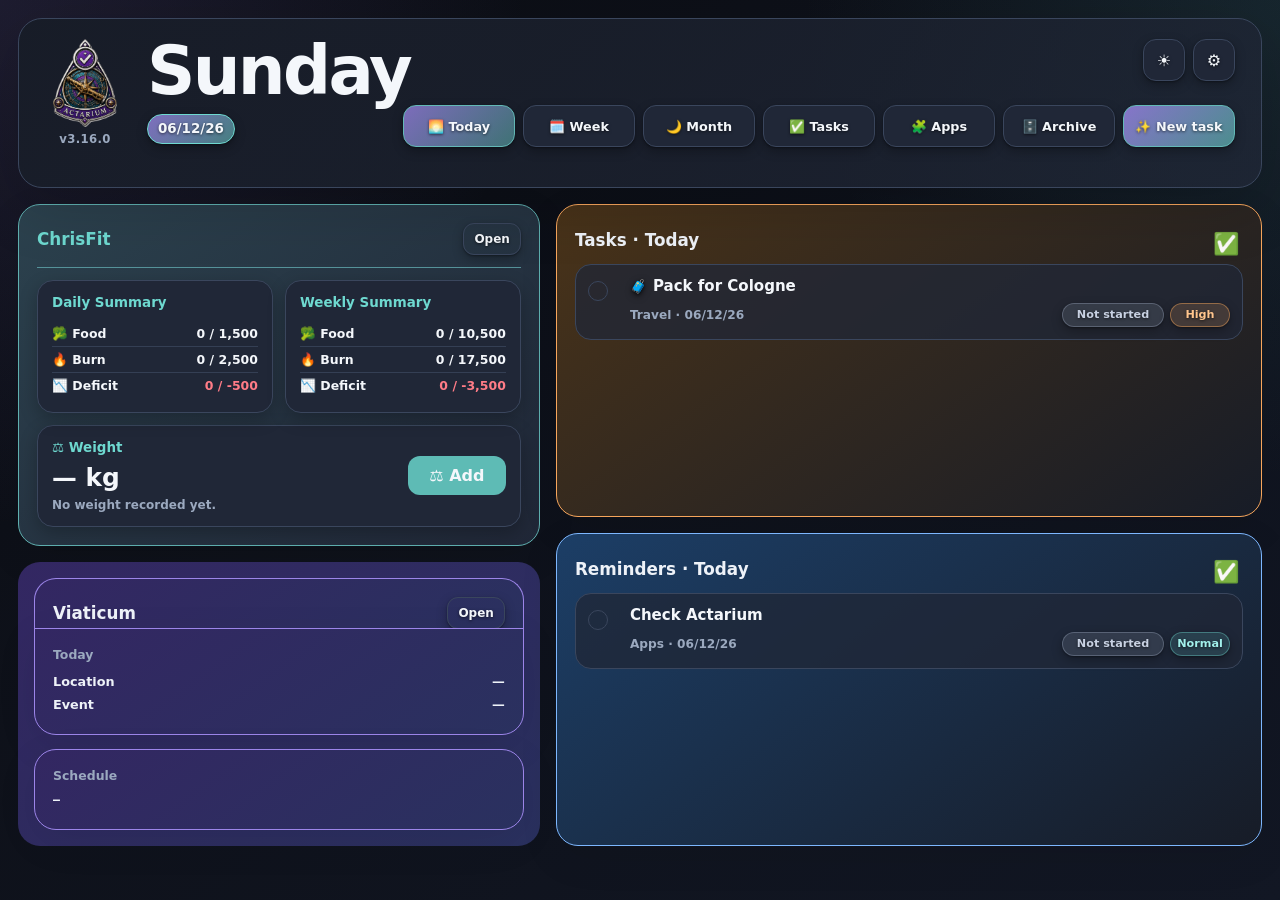
==== index.html @ f859e310 "Load Task Mode and Quick Add" ====
<!DOCTYPE html>
<html lang="en">
<head>
  <meta charset="UTF-8" />
  <meta name="viewport" content="width=device-width, initial-scale=1.0, viewport-fit=cover" />
  <meta name="theme-color" content="#0b0d13" />
  <title>Actarium</title>
  <link rel="icon" type="image/png" href="icon.png" />
  <link rel="stylesheet" href="styles.css" />
  <link rel="stylesheet" href="css/reminder-alarms.css" />
  <link rel="stylesheet" href="css/app-v3-14.css" />
  <link rel="stylesheet" href="css/v3-14-colors.css?v=3.16.6" />
  <link rel="stylesheet" href="css/apps-panel.css?v=3.16.9" />
  <link rel="stylesheet" href="css/chrisfit-card.css?v=1.0.0" />
  <link rel="stylesheet" href="css/viaticum-card.css?v=1.1.2" />
  <link rel="stylesheet" href="css/shopping-list.css?v=3.16.0" />
  <link rel="stylesheet" href="css/task-mode.css?v=1.0.0" />
</head>
<body>
  <div id="app"></div>
  <script>
    window.ACTARIUM_API = 'https://script.google.com/macros/s/AKfycbzC47dw83euJ_T45zh0LQmtAivEHK7G_V5aHTYLYw2VhnMDAAVK0UFCF3tv5nsWM74q/exec';
    window.ACTARIUM_REMINDER_API = window.ACTARIUM_API;
  </script>
  <script type="module" src="js/app.js?v=3.16.10"></script>
  <script type="module" src="js/task-mode.js?v=1.0.0"></script>
  <script type="module" src="js/chrisfit-card.js?v=1.0.1"></script>
  <script type="module" src="js/viaticum-card.js?v=1.0.4"></script>
  <script src="js/shopping-list.js?v=3.16.0"></script>
</body>
</html>
---- styles.css ----
:root{color-scheme:dark;--bg:#0b0d13;--bg2:#121724;--card:#202737;--soft:#2a3346;--field:#161b27;--line:rgba(238,242,248,.17);--text:#eef2f8;--muted:#b8c3d5;--teal:#5cc8c6;--purple:#8a74d6;--pink:#d66a9a;--blue:#6fa9e8;--shadow:0 22px 65px rgba(0,0,0,.35);font-family:Inter,ui-sans-serif,system-ui,-apple-system,BlinkMacSystemFont,"Segoe UI",Arial,sans-serif}:root[data-theme="light"]{color-scheme:light;--bg:#e2e9f1;--bg2:#eef2f8;--card:#fff;--soft:#f4f7fb;--field:#edf1f8;--line:rgba(36,53,86,.17);--text:#17172b;--muted:#465b78;--shadow:0 20px 54px rgba(36,53,86,.16)}*{box-sizing:border-box}html,body{min-height:100%;margin:0}body{color:var(--text);background:radial-gradient(circle at 0 0,rgba(138,116,214,.15),transparent 33rem),radial-gradient(circle at 100% 0,rgba(92,200,198,.11),transparent 30rem),linear-gradient(145deg,var(--bg),var(--bg2));font-weight:650}button,input,select,textarea{font:inherit}button{cursor:pointer}a{color:inherit}.shell{width:min(1180px,100%);margin:0 auto;padding:14px 16px 40px}.top{position:sticky;top:0;z-index:40;padding-top:2px}.day-card{position:relative;border:1px solid color-mix(in srgb,var(--teal) 60%,var(--line));border-radius:28px;padding:14px 18px 16px;background:radial-gradient(circle at 0 0,rgba(138,116,214,.15),transparent 24rem),radial-gradient(circle at 100% 0,rgba(92,200,198,.1),transparent 28rem),linear-gradient(145deg,color-mix(in srgb,var(--card) 92%,#10131a),var(--card));box-shadow:var(--shadow)}.top-line{display:flex;align-items:center;justify-content:space-between;gap:16px}.brand{display:flex;align-items:center;gap:13px;min-width:0}.logo{width:58px;height:58px;object-fit:contain;padding:4px;filter:drop-shadow(0 8px 13px rgba(0,0,0,.62))}.brand-name{color:var(--teal);letter-spacing:.22em;font-size:.82rem;font-weight:950;white-space:nowrap}.version{border:1px solid color-mix(in srgb,var(--teal) 60%,var(--line));border-radius:999px;padding:4px 9px;font-size:.72rem;background:rgba(92,200,198,.08);white-space:nowrap}.utility{display:flex;gap:8px}.icon,.tab,.small-btn,.filter,.open-link,.save,.kind-option,.header-tick{border:1px solid var(--line);border-radius:999px;background:color-mix(in srgb,var(--soft) 72%,transparent);color:var(--text);min-height:40px;display:inline-flex;align-items:center;justify-content:center;gap:7px;padding:0 13px;text-decoration:none;font-weight:700;line-height:1;box-shadow:inset 0 1px 0 rgba(255,255,255,.06)}.icon{width:42px;padding:0;font-size:1.08rem}.emoji{display:inline-grid;place-items:center;min-width:1.15em}.desktop-tabs,.mobile-tabs{display:grid;gap:10px;width:min(690px,100%);margin:13px auto 0}.desktop-tabs{grid-template-columns:repeat(4,minmax(0,1fr))}.mobile-tabs{display:none}.tab.active,.accent,.save,.kind-option.active{border-color:color-mix(in srgb,var(--teal) 77%,white 10%);background:linear-gradient(135deg,rgba(138,116,214,.77),rgba(92,200,198,.54));box-shadow:0 0 0 2px rgba(92,200,198,.12),0 12px 28px rgba(92,200,198,.14)}.day-title{margin-top:17px}.day-name{border:0;margin:0;padding:0;background:transparent;color:var(--text);font-size:clamp(3rem,7.2vw,5.4rem);line-height:.88;letter-spacing:.05em;font-weight:1000;text-shadow:0 4px 0 rgba(0,0,0,.25)}.day-date{margin-top:9px;color:var(--muted);font-weight:820}.day-bottom{display:flex;align-items:center;justify-content:space-between;gap:12px;margin-top:17px;padding-top:12px;border-top:1px solid var(--line)}.context,.actions{display:flex;align-items:center;gap:8px;min-width:0}.context-pill{border:1px solid var(--line);border-radius:999px;background:color-mix(in srgb,var(--field) 76%,transparent);padding:8px 12px;white-space:nowrap;font-size:.84rem}.actions{justify-content:flex-end}.small-btn{min-height:37px;padding:0 11px;font-size:.82rem}.apps-menu{position:absolute;right:18px;top:calc(100% + 8px);z-index:70;display:grid;grid-template-columns:repeat(3,minmax(0,1fr));gap:12px;width:min(970px,calc(100vw - 32px));border:1px solid var(--line);border-radius:28px;padding:14px;background:color-mix(in srgb,var(--bg) 94%,var(--card));box-shadow:var(--shadow)}.apps-col h3{margin:0 0 7px;color:var(--muted);font-size:.72rem;letter-spacing:.15em;text-transform:uppercase}.app-link-row{display:grid;grid-template-columns:minmax(0,1fr) auto;gap:7px;margin-bottom:7px}.app-link-row a{border:1px solid var(--line);border-radius:15px;padding:9px;background:color-mix(in srgb,var(--soft) 72%,transparent);text-decoration:none}.app-link-row>a:first-child{display:grid;grid-template-columns:auto minmax(0,1fr);gap:8px}.app-link-row b{display:block;font-size:.87rem}.app-link-row small{display:block;margin-top:3px;color:var(--muted);font-size:.72rem}.github{display:grid;place-items:center;width:42px}.desktop-view{margin-top:17px}.desktop-grid{display:grid;grid-template-columns:minmax(0,1.08fr) minmax(380px,.92fr);gap:16px;align-items:start}.desktop-task-grid{display:grid;grid-template-columns:repeat(3,minmax(0,1fr));gap:16px}.stack{display:grid;gap:16px}.card{position:relative;overflow:hidden;border:1px solid var(--line);border-radius:28px;background:linear-gradient(150deg,color-mix(in srgb,var(--card) 96%,transparent),color-mix(in srgb,var(--field) 90%,transparent));box-shadow:var(--shadow);padding:18px}.card:before{content:"";position:absolute;inset:0 auto 0 0;width:4px;background:#415c80}.fit{border-color:color-mix(in srgb,var(--teal) 58%,var(--line))}.fit:before{background:var(--teal)}.viaticum{border-color:color-mix(in srgb,var(--purple) 60%,var(--line))}.viaticum:before{background:var(--purple)}.out{border-color:color-mix(in srgb,var(--pink) 62%,var(--line))}.out:before{background:var(--pink)}.rem{border-color:color-mix(in srgb,var(--blue) 62%,var(--line))}.rem:before{background:var(--blue)}.card-head,.viewer-head{display:flex;align-items:center;justify-content:space-between;gap:12px;margin-bottom:16px}.card-head h2,.viewer-head h2{margin:0;font-size:1.06rem}.fit h2{color:var(--teal)}.viaticum h2{color:var(--purple)}.open-link{min-height:34px;padding:0 10px;font-size:.8rem}.mini-grid{display:grid;grid-template-columns:1fr 1fr;gap:10px}.mini,.weight,.info{border:1px solid var(--line);border-radius:20px;background:color-mix(in srgb,var(--soft) 64%,transparent);padding:14px}.mini h3{margin:0 0 9px;font-size:.98rem}.summary{display:grid;grid-template-columns:minmax(0,1fr) auto;gap:10px;padding:8px 0;border-top:1px solid color-mix(in srgb,var(--line) 72%,transparent)}.summary:first-of-type{border-top:0}.summary span{color:var(--muted)}.summary strong{text-align:right}.weight{display:grid;grid-template-columns:minmax(0,1fr) auto auto;gap:12px;align-items:center;margin-top:12px;border-color:color-mix(in srgb,var(--teal) 58%,var(--line))}.weight b{color:var(--teal)}.weight span{color:var(--muted);font-size:.83rem}.info{margin-top:12px}.info b{display:block;color:var(--muted);font-size:.74rem;letter-spacing:.16em;text-transform:uppercase;margin-bottom:8px}.info p{margin:0;line-height:1.45;white-space:pre-line}.desktop-view .fit .mini,.desktop-view .viaticum .mini{padding:10px 11px;border-radius:16px}.desktop-view .fit .mini h3,.desktop-view .viaticum .mini h3{margin-bottom:5px;font-size:.8rem}.desktop-view .fit .summary,.desktop-view .viaticum .summary{gap:7px;padding:5px 0;font-size:.79rem}.desktop-view .fit .summary strong,.desktop-view .viaticum .summary strong{font-size:.82rem}.desktop-view .fit .weight{margin-top:8px;padding:9px 11px;font-size:.82rem}.desktop-view .fit .weight span{font-size:.74rem}.desktop-view .viaticum .info{margin-top:8px;padding:10px 11px;font-size:.78rem}.desktop-view .viaticum .info b{margin-bottom:5px;font-size:.65rem}.desktop-view .viaticum .info p{font-size:.78rem}.task-card{min-width:0}.task-card .card-head{align-items:flex-start}.header-tick{width:35px;min-height:35px;padding:0;font-size:1rem}.list{display:grid;gap:9px}.task-row{display:grid;grid-template-columns:28px minmax(0,1fr) 38px;gap:10px;align-items:center;padding:10px;border:1px solid var(--line);border-radius:20px;background:color-mix(in srgb,var(--soft) 64%,transparent)}.task-row.done{opacity:.62;filter:grayscale(.45)}.check{width:25px;height:25px;padding:0;border-radius:9px;border:1px solid var(--line);background:color-mix(in srgb,var(--field) 85%,transparent);color:#fff;font-weight:1000}.check.selected,.task-row.done .check{border-color:var(--teal);background:linear-gradient(135deg,var(--teal),var(--purple))}.task-detail{min-width:0;padding:0;border:0;color:var(--text);background:transparent;text-align:left}.task-detail h3{margin:0 0 4px;font-size:.98rem}.task-detail p{margin:0;color:var(--muted);font-size:.85rem}.meta{display:flex;gap:6px;flex-wrap:wrap;margin-top:7px}.meta span{border:1px solid var(--line);border-radius:999px;padding:3px 7px;font-size:.73rem}.more{width:36px;min-height:36px;border:1px solid var(--line);border-radius:999px;background:transparent;color:var(--text)}.mobile-view{display:none}.viewer-section{display:grid;gap:10px;padding:14px 0;border-top:1px solid var(--line)}.viewer-section:first-of-type{border-top:0;padding-top:0}.viewer-section>h3{margin:0;font-size:.94rem}.task-controls{display:flex;align-items:center;gap:7px;flex-wrap:wrap}.filter{min-height:31px;border:0;background:transparent;padding:0 9px;font-size:.79rem}.filter.active{background:linear-gradient(135deg,rgba(138,116,214,.72),rgba(92,200,198,.55))}.list-section{display:grid;gap:9px;margin-top:14px}.list-section h4{margin:0;color:var(--muted);font-size:.82rem;letter-spacing:.08em;text-transform:uppercase}.empty{margin:0;border:1px dashed var(--line);border-radius:20px;padding:14px;color:var(--muted)}.modal-back{position:fixed;inset:0;z-index:100;display:grid;place-items:center;padding:20px;background:rgba(0,0,0,.72)}.modal{width:min(660px,100%);max-height:90vh;overflow:auto;border:1px solid var(--line);border-radius:28px;background:var(--card);box-shadow:var(--shadow)}.modal-head{display:flex;justify-content:space-between;align-items:center;padding:17px 18px;border-bottom:1px solid var(--line)}.modal-head h2{margin:0;font-size:1.12rem}.modal-body{display:grid;gap:12px;padding:18px}.settings-link{border:1px solid var(--line);border-radius:15px;padding:12px;text-decoration:none;background:color-mix(in srgb,var(--soft) 72%,transparent)}.field{display:grid;gap:6px;color:var(--muted);font-size:.84rem}.input{width:100%;min-height:48px;border:1px solid var(--line);border-radius:15px;padding:11px 12px;color:var(--text);background:var(--field)}.textarea{min-height:100px;resize:vertical}.form-two{display:grid;grid-template-columns:1fr 1fr;gap:12px}.kind-toggle{display:grid;grid-template-columns:1fr 1fr;gap:7px;padding:4px;border:1px solid var(--line);border-radius:999px;background:color-mix(in srgb,var(--field) 78%,transparent)}.kind-option{min-height:35px;border:0;background:transparent;padding:0 10px;font-size:.84rem}.project-row{display:grid;grid-template-columns:1fr 1fr;gap:10px}.project-field{max-width:100%}.save{justify-self:end}@media(max-width:900px){.shell{padding:12px 14px 30px}.day-card{padding:12px 15px 14px}.logo{width:50px;height:50px}.brand{gap:9px}.brand-name{font-size:.74rem;letter-spacing:.16em}.version{padding:3px 7px;font-size:.68rem}.utility{gap:5px}.icon{width:36px;min-height:36px;font-size:1rem}.desktop-tabs{display:none}.mobile-tabs{display:grid;grid-template-columns:repeat(4,minmax(0,1fr));gap:5px;margin-top:10px}.mobile-tabs .tab{min-height:34px;padding:0 4px;font-size:.68rem;gap:2px;white-space:nowrap}.mobile-tabs .emoji{min-width:auto}.day-title{margin-top:13px}.day-name{font-size:2.28rem;line-height:1;letter-spacing:.02em;text-shadow:none}.day-date{margin-top:4px;font-size:.84rem}.day-bottom{margin-top:12px;padding-top:10px;gap:7px}.context-pill{max-width:36vw;overflow:hidden;text-overflow:ellipsis;padding:7px 9px;font-size:.73rem}.actions{gap:4px;flex-wrap:nowrap}.small-btn{min-height:33px;padding:0 6px;font-size:.66rem;gap:3px}.small-btn .emoji{min-width:auto}.apps-menu{right:0;left:0;width:auto;grid-template-columns:1fr;max-height:72vh;overflow-y:auto}.desktop-view{display:none}.mobile-view{display:block;margin-top:15px;padding:15px}.mobile-view:before{background:var(--purple)}.viewer-head{margin-bottom:12px}.viewer-head h2{font-size:1rem;color:var(--teal)}.mini-grid,.form-two{grid-template-columns:1fr}.mini,.weight,.info{border-radius:17px;padding:12px}.summary{padding:7px 0}.weight{grid-template-columns:minmax(0,1fr) auto}.weight span{grid-column:1/-1}.task-controls{justify-content:flex-start}.filter{flex:1;justify-content:center;font-size:.7rem;padding:0 5px}.task-row{grid-template-columns:26px minmax(0,1fr) 34px;padding:9px}.task-detail h3{font-size:.9rem}.task-detail p{font-size:.79rem}.more{width:33px;min-height:33px}.modal-back{padding:12px}.modal-body{padding:15px}.project-row{grid-template-columns:1fr 1fr}}@media(max-width:380px){.shell{padding-inline:9px}.day-card{padding-inline:11px}.brand-name{font-size:.66rem;letter-spacing:.12em}.version{font-size:.64rem}.mobile-tabs .tab{font-size:.61rem}.small-btn{font-size:.61rem;padding:0 4px}.context-pill{max-width:31vw}}
---- css/reminder-alarms.css ----
/* Permanent unsynced-state treatment for cards without a live data source. */
.not-syncing-card,
.fit,
.viaticum,
.mobile-view .viewer-section:has(> a.open-link[href*="chrisfit" i]),
.mobile-view .viewer-section:has(> a.open-link[href*="viaticum" i]) {
  position: relative;
  isolation: isolate;
  overflow: hidden;
}

.fit > *,
.viaticum > *,
.not-syncing-card > *,
.mobile-view .viewer-section:has(> a.open-link[href*="chrisfit" i]) > *,
.mobile-view .viewer-section:has(> a.open-link[href*="viaticum" i]) > * {
  filter: blur(2.6px) saturate(.62);
  opacity: .36;
}

.not-syncing-card::after,
.fit::after,
.viaticum::after,
.mobile-view .viewer-section:has(> a.open-link[href*="chrisfit" i])::after,
.mobile-view .viewer-section:has(> a.open-link[href*="viaticum" i])::after {
  content: "NOT SYNCING";
  position: absolute;
  inset: 0;
  z-index: 3;
  display: grid;
  place-items: center;
  border-radius: inherit;
  pointer-events: none;
  color: var(--text, #eef2f8);
  font-size: clamp(.92rem, 1.4vw, 1.08rem);
  font-weight: 1000;
  letter-spacing: .22em;
  text-shadow: 0 2px 12px rgba(0, 0, 0, .82), 0 0 18px rgba(0, 0, 0, .48);
  -webkit-text-stroke: .35px rgba(0, 0, 0, .5);
  backdrop-filter: blur(3px) saturate(.72) brightness(.72);
  -webkit-backdrop-filter: blur(3px) saturate(.72) brightness(.72);
}

.fit::after,
.mobile-view .viewer-section:has(> a.open-link[href*="chrisfit" i])::after {
  background: rgba(28, 141, 145, .58);
}

.viaticum::after,
.mobile-view .viewer-section:has(> a.open-link[href*="viaticum" i])::after {
  background: rgba(100, 78, 177, .60);
}

.not-syncing-card::after {
  background: rgba(81, 99, 133, .60);
}

/* Desktop Today / Week / Month / Tasks controls: 20% smaller. */
@media (min-width: 901px) {
  .desktop-tabs {
    width: min(552px, 100%);
    gap: 8px;
    margin-top: 10px;
  }

  .desktop-tabs .tab {
    min-height: 32px;
    gap: 6px;
    padding: 0 10px;
    font-size: .8rem;
  }
}

.actarium-alarm-backdrop {
  position: fixed;
  inset: 0;
  z-index: 1000;
  display: grid;
  place-items: center;
  padding: 18px;
  background: rgba(4, 6, 10, .76);
}

.actarium-alarm-window {
  width: min(460px, 100%);
  border: 1px solid rgba(92, 200, 198, .72);
  border-radius: 26px;
  padding: 22px;
  color: var(--text, #eef2f8);
  background: linear-gradient(145deg, #252e41, #151a25);
  box-shadow: 0 28px 82px rgba(0, 0, 0, .64), 0 0 38px rgba(92, 200, 198, .19);
}

.actarium-alarm-window.is-overdue {
  border-color: rgba(111, 169, 232, .8);
  box-shadow: 0 28px 82px rgba(0, 0, 0, .64), 0 0 38px rgba(111, 169, 232, .19);
}

.actarium-alarm-kicker {
  margin: 0 0 8px;
  color: var(--teal, #5cc8c6);
  font-size: .72rem;
  font-weight: 900;
  letter-spacing: .16em;
  text-transform: uppercase;
}

.actarium-alarm-window h2 {
  margin: 0;
  font-size: 1.3rem;
}

.actarium-alarm-window p {
  margin: 10px 0 0;
  color: var(--muted, #b8c3d5);
  line-height: 1.45;
}

.actarium-alarm-time {
  display: grid;
  grid-template-columns: 1fr auto;
  gap: 10px;
  align-items: end;
  margin-top: 18px;
}

.actarium-alarm-time label {
  display: grid;
  gap: 6px;
  color: var(--muted, #b8c3d5);
  font-size: .84rem;
}

.actarium-alarm-time input {
  min-height: 46px;
  border: 1px solid rgba(238, 242, 248, .18);
  border-radius: 14px;
  padding: 8px 10px;
  color: var(--text, #eef2f8);
  background: rgba(10, 13, 20, .7);
}

.actarium-alarm-actions {
  display: grid;
  grid-template-columns: 1fr 1fr;
  gap: 10px;
  margin-top: 18px;
}

.actarium-alarm-actions button {
  min-height: 46px;
  border: 1px solid rgba(238, 242, 248, .2);
  border-radius: 999px;
  color: var(--text, #eef2f8);
  font: inherit;
  font-weight: 800;
  cursor: pointer;
}

.actarium-alarm-done {
  background: linear-gradient(135deg, rgba(92, 200, 198, .82), rgba(138, 116, 214, .7));
}

.actarium-alarm-snooze {
  background: rgba(42, 51, 70, .92);
}

.actarium-alarm-error {
  min-height: 1.2em;
  margin-top: 12px !important;
  color: #ffbdcf !important;
  font-size: .84rem;
}

@media (max-width: 480px) {
  .actarium-alarm-window { padding: 18px; border-radius: 22px; }
  .actarium-alarm-actions { grid-template-columns: 1fr; }
}
---- css/app-v3-14.css ----
:root{--a-bg:#10131b;--a-card:#171c27;--a-soft:#202737;--a-soft-2:#2a3347;--a-text:#f4f7fb;--a-muted:#9ba9bf;--a-line:#3a465d;--a-teal:#6ed9d0;--a-purple:#9c85e9;--a-orange:#f7a65c;--a-red:#ef7d88;--a-green:#79d59a;--a-blue:#7db7ff}html[data-theme="light"]{--a-bg:#edf1f7;--a-card:#ffffff;--a-soft:#eef2f7;--a-soft-2:#e0e7f0;--a-text:#182131;--a-muted:#61718a;--a-line:#cad4e3}.actarium-shell{max-width:1440px;margin:0 auto;padding:18px}.actarium-header{display:grid;gap:18px;padding:20px;border:1px solid var(--a-line);border-radius:24px;background:linear-gradient(145deg,color-mix(in srgb,var(--a-card) 96%,transparent),color-mix(in srgb,var(--a-soft) 75%,transparent));box-shadow:0 18px 60px rgba(0,0,0,.17)}.actarium-head-main{display:grid;grid-template-columns:auto 1fr;align-items:start;gap:18px}.actarium-brand-stack{display:grid;justify-items:center;gap:5px}.actarium-brand-logo{width:63px;height:63px;object-fit:contain}.actarium-version{font-size:.73rem;font-weight:850;letter-spacing:.03em;color:var(--a-muted)}.actarium-day-block{display:grid;gap:6px}.actarium-day-button{appearance:none;border:0;padding:0;background:transparent;color:var(--a-text);text-align:left;font-size:clamp(2rem,4vw,3.4rem);line-height:.95;font-weight:900;letter-spacing:-.04em;cursor:pointer}.actarium-date-line{display:flex;align-items:center;gap:8px;flex-wrap:wrap;min-height:28px}.actarium-date{font-size:.98rem;font-weight:850;color:var(--a-text)}.actarium-routine-pill,.actarium-sync-pill{display:inline-flex;align-items:center;min-height:28px;padding:0 10px;border:1px solid var(--a-line);border-radius:999px;background:color-mix(in srgb,var(--a-soft) 84%,transparent);font-size:.76rem;font-weight:850;white-space:nowrap}.actarium-routine-pill{border-color:color-mix(in srgb,var(--a-purple) 58%,var(--a-line))}.actarium-sync-pill{color:var(--a-muted)}.actarium-mobile-tabs{display:none}.actarium-action-row{display:flex;align-items:center;gap:8px;flex-wrap:nowrap;overflow-x:auto;padding-bottom:2px}.actarium-action-row button{flex:0 0 108px;width:108px;min-width:108px;height:42px;display:inline-flex;align-items:center;justify-content:center;gap:6px;border:1px solid var(--a-line);border-radius:13px;background:var(--a-soft);color:var(--a-text);font:inherit;font-size:.8rem;font-weight:850;white-space:nowrap;cursor:pointer}.actarium-action-row button.active{border-color:color-mix(in srgb,var(--a-teal) 78%,var(--a-line));background:linear-gradient(135deg,rgba(156,133,233,.76),rgba(110,217,208,.45))}.actarium-action-row button.primary{border-color:color-mix(in srgb,var(--a-teal) 78%,var(--a-line));background:linear-gradient(135deg,rgba(156,133,233,.83),rgba(110,217,208,.58))}.actarium-action-row button.icon-only{flex-basis:42px;width:42px;min-width:42px;font-size:1rem}.actarium-apps-panel{display:grid;grid-template-columns:repeat(3,minmax(0,1fr));gap:12px;padding:16px;border:1px solid var(--a-line);border-radius:20px;background:var(--a-card)}.actarium-app-group{display:grid;gap:8px}.actarium-app-group h3{margin:0;color:var(--a-muted);font-size:.78rem;letter-spacing:.04em;text-transform:uppercase}.actarium-app-link{display:flex;min-height:42px;align-items:center;justify-content:flex-start;padding:0 12px;border:1px solid var(--a-line);border-radius:13px;background:var(--a-soft);color:var(--a-text);font-size:.88rem;font-weight:850;text-decoration:none}.actarium-app-link:hover{border-color:var(--a-teal)}.actarium-desktop{display:grid;grid-template-columns:minmax(0,.85fr) minmax(0,1.15fr);gap:16px;margin-top:16px}.actarium-side-grid,.actarium-main-grid{display:grid;gap:16px}.actarium-card{padding:18px;border:1px solid var(--a-line);border-radius:22px;background:var(--a-card);box-shadow:0 12px 40px rgba(0,0,0,.08)}.actarium-card-head{display:flex;align-items:center;justify-content:space-between;gap:10px;margin-bottom:13px}.actarium-card-head h2{margin:0;font-size:1.05rem}.actarium-open-link{display:inline-flex;min-height:32px;align-items:center;padding:0 10px;border:1px solid var(--a-line);border-radius:11px;color:var(--a-text);font-size:.75rem;font-weight:850;text-decoration:none}.actarium-summary-grid{display:grid;grid-template-columns:repeat(2,minmax(0,1fr));gap:10px}.actarium-summary-box{padding:12px;border:1px solid var(--a-line);border-radius:15px;background:var(--a-soft)}.actarium-summary-box h3{margin:0 0 8px;font-size:.78rem;color:var(--a-muted)}.actarium-summary-row{display:flex;justify-content:space-between;gap:10px;padding:4px 0;font-size:.8rem}.actarium-summary-row strong{white-space:nowrap}.actarium-not-syncing{position:relative;overflow:hidden;opacity:.66}.actarium-not-syncing::after{content:'NOT SYNCING';position:absolute;inset:0;display:grid;place-items:center;background:rgba(6,9,15,.64);backdrop-filter:blur(2px);font-size:1rem;font-weight:950;letter-spacing:.08em;color:#fff}.actarium-section-head{display:flex;align-items:center;justify-content:space-between;gap:10px}.actarium-section-head h2{margin:0;font-size:1.05rem}.actarium-section-head button{width:34px;height:34px;border:1px solid var(--a-line);border-radius:11px;background:var(--a-soft);color:var(--a-text);font-size:1.1rem;cursor:pointer}.actarium-list{display:grid;gap:9px}.actarium-item{display:grid;grid-template-columns:32px minmax(0,1fr);gap:10px;align-items:start;padding:12px;border:1px solid var(--a-line);border-radius:16px;background:color-mix(in srgb,var(--a-soft) 76%,transparent)}.actarium-item.mobile{grid-template-columns:minmax(0,1fr);cursor:pointer;text-align:left}.actarium-check{appearance:none;width:28px;height:28px;margin:2px 0 0;border:1px solid var(--a-line);border-radius:9px;background:var(--a-card);color:var(--a-text);font-weight:950;cursor:pointer}.actarium-check.selected{border-color:var(--a-teal);background:color-mix(in srgb,var(--a-teal) 25%,var(--a-soft))}.actarium-item-content{display:grid;gap:7px;min-width:0;text-align:left}.actarium-item-title{margin:0;color:var(--a-text);font-size:.94rem;line-height:1.25;font-weight:850}.actarium-item-meta{display:flex;align-items:center;justify-content:space-between;gap:10px;min-width:0}.actarium-item-left{min-width:0;overflow:hidden;color:var(--a-muted);font-size:.76rem;font-weight:750;text-overflow:ellipsis;white-space:nowrap}.actarium-item-right{display:flex;align-items:center;justify-content:flex-end;gap:6px;flex-wrap:wrap}.actarium-emoji-chip{display:inline-flex;align-items:center;justify-content:center;min-width:28px;height:24px;padding:0 5px;border:1px solid var(--a-line);border-radius:8px;background:var(--a-card);font-size:.86rem}.actarium-pill{display:inline-flex;align-items:center;min-height:24px;padding:0 8px;border:1px solid transparent;border-radius:999px;font-size:.7rem;font-weight:900;white-space:nowrap}.status-not-started{background:rgba(142,154,174,.18);border-color:rgba(142,154,174,.42);color:#c8d1e2}.status-in-progress{background:rgba(125,183,255,.18);border-color:rgba(125,183,255,.48);color:#9dc8ff}.status-done{background:rgba(121,213,154,.18);border-color:rgba(121,213,154,.48);color:#a2edba}.status-cancelled{background:rgba(239,125,136,.14);border-color:rgba(239,125,136,.38);color:#f0a1a9}.priority-low{background:rgba(142,154,174,.14);border-color:rgba(142,154,174,.35);color:#b5c0d2}.priority-normal{background:rgba(110,217,208,.14);border-color:rgba(110,217,208,.38);color:#a2f0eb}.priority-high{background:rgba(247,166,92,.16);border-color:rgba(247,166,92,.45);color:#ffc58d}.priority-urgent{background:rgba(239,125,136,.18);border-color:rgba(239,125,136,.5);color:#ffadb5}.actarium-empty{margin:0;padding:16px;border:1px dashed var(--a-line);border-radius:14px;color:var(--a-muted);font-size:.84rem;font-weight:750}.actarium-mobile{display:none}.actarium-mobile-tabs{display:none}.actarium-modal-backdrop{position:fixed;inset:0;z-index:1000;display:grid;place-items:center;padding:18px;background:rgba(4,6,11,.74);backdrop-filter:blur(7px)}.actarium-modal{width:min(860px,100%);max-height:88vh;overflow:auto;border:1px solid var(--a-line);border-radius:24px;background:var(--a-card);box-shadow:0 30px 90px rgba(0,0,0,.55)}.actarium-modal-head{position:sticky;top:0;z-index:2;display:flex;align-items:center;justify-content:space-between;gap:12px;padding:17px 19px;border-bottom:1px solid var(--a-line);background:var(--a-card)}.actarium-modal-head h2{margin:0;font-size:1.1rem}.actarium-modal-head button{width:36px;height:36px;border:1px solid var(--a-line);border-radius:50%;background:var(--a-soft);color:var(--a-text);font-size:1rem;cursor:pointer}.actarium-modal-body{display:grid;gap:15px;padding:18px}.actarium-form-grid{display:grid;grid-template-columns:repeat(2,minmax(0,1fr));gap:11px}.actarium-field{display:grid;gap:6px}.actarium-field.full{grid-column:1/-1}.actarium-field span{color:var(--a-muted);font-size:.74rem;font-weight:850}.actarium-field input,.actarium-field select,.actarium-field textarea{width:100%;box-sizing:border-box;min-height:42px;padding:9px 10px;border:1px solid var(--a-line);border-radius:12px;background:var(--a-soft);color:var(--a-text);font:inherit}.actarium-field textarea{min-height:100px;resize:vertical}.actarium-form-actions{display:flex;justify-content:flex-end;gap:9px;flex-wrap:wrap;margin-top:2px}.actarium-form-actions button{min-height:42px;padding:0 13px;border:1px solid var(--a-line);border-radius:12px;background:var(--a-soft);color:var(--a-text);font:inherit;font-weight:900;cursor:pointer}.actarium-form-actions .primary{border-color:color-mix(in srgb,var(--a-teal) 78%,var(--a-line));background:linear-gradient(135deg,rgba(156,133,233,.8),rgba(110,217,208,.54))}.actarium-form-actions .done-action{border-color:rgba(121,213,154,.55);background:rgba(121,213,154,.16)}.actarium-form-actions .danger{border-color:rgba(239,125,136,.55);background:rgba(239,125,136,.16)}.actarium-editor-tabs{display:grid;grid-template-columns:repeat(2,minmax(0,1fr));gap:8px}.actarium-editor-tabs button,.actarium-manager-tabs button{min-height:40px;border:1px solid var(--a-line);border-radius:12px;background:var(--a-soft);color:var(--a-text);font:inherit;font-weight:850;cursor:pointer}.actarium-editor-tabs button.active,.actarium-manager-tabs button.active{border-color:var(--a-teal);background:linear-gradient(135deg,rgba(156,133,233,.7),rgba(110,217,208,.45))}.actarium-calendar-nav{display:grid;grid-template-columns:40px 1fr 40px;align-items:center;gap:8px}.actarium-calendar-nav button{height:38px;border:1px solid var(--a-line);border-radius:11px;background:var(--a-soft);color:var(--a-text);font-size:1.3rem;cursor:pointer}.actarium-calendar-nav strong{text-align:center}.actarium-calendar-weekdays,.actarium-calendar-grid{display:grid;grid-template-columns:repeat(7,minmax(0,1fr));gap:6px}.actarium-calendar-weekdays span{text-align:center;color:var(--a-muted);font-size:.72rem;font-weight:850}.actarium-calendar-day{min-height:41px;border:1px solid var(--a-line);border-radius:11px;background:var(--a-soft);color:var(--a-text);font:inherit;font-weight:850;cursor:pointer}.actarium-calendar-day.selected{border-color:var(--a-teal);background:linear-gradient(135deg,rgba(156,133,233,.7),rgba(110,217,208,.45))}.actarium-manager-section{display:grid;gap:12px;padding:14px;border:1px solid var(--a-line);border-radius:17px;background:color-mix(in srgb,var(--a-soft) 54%,transparent)}.actarium-manager-section h3{margin:0;font-size:.94rem}.actarium-manager-row{display:grid;gap:10px;padding:13px 0;border-top:1px solid var(--a-line)}.actarium-manager-row:first-of-type{border-top:0}.actarium-settings-link{display:flex;min-height:42px;align-items:center;padding:0 12px;border:1px solid var(--a-line);border-radius:12px;background:var(--a-soft);color:var(--a-text);font-weight:850;text-decoration:none}.actarium-settings-link:hover{border-color:var(--a-teal)}
@media(max-width:900px){.actarium-shell{padding:10px}.actarium-header{padding:15px;border-radius:18px;gap:14px}.actarium-head-main{gap:12px}.actarium-brand-logo{width:48px;height:48px}.actarium-version{font-size:.66rem}.actarium-day-button{font-size:2.25rem}.actarium-date-line{gap:6px}.actarium-date{font-size:.88rem}.actarium-routine-pill{min-height:26px;padding:0 9px;font-size:.7rem}.actarium-sync-pill{display:none}.actarium-mobile-tabs{display:grid;grid-template-columns:repeat(4,minmax(0,1fr));gap:6px}.actarium-mobile-tabs button{min-height:40px;border:1px solid var(--a-line);border-radius:12px;background:var(--a-soft);color:var(--a-text);font:inherit;font-size:.72rem;font-weight:850;cursor:pointer}.actarium-mobile-tabs button.active{border-color:var(--a-teal);background:linear-gradient(135deg,rgba(156,133,233,.7),rgba(110,217,208,.45))}.actarium-action-row{gap:6px;overflow:visible}.actarium-action-row button{flex:1 1 auto;min-width:0;width:auto;height:40px;padding:0 8px;font-size:.75rem}.actarium-action-row .desktop-only{display:none}.actarium-action-row button.icon-only{flex:0 0 38px;width:38px;min-width:38px}.actarium-action-row .theme-label,.actarium-action-row .settings-label{display:none}.actarium-apps-panel{grid-template-columns:1fr}.actarium-desktop{display:none}.actarium-mobile{display:grid;gap:14px;margin-top:14px}.actarium-mobile-section{display:grid;gap:11px}.actarium-summary-grid{grid-template-columns:1fr}.actarium-item{padding:12px}.actarium-item-title{font-size:.91rem}.actarium-item-meta{align-items:flex-start;gap:7px}.actarium-item-right{gap:4px}.actarium-item-left{font-size:.73rem}.actarium-pill{min-height:22px;padding:0 7px;font-size:.66rem}.actarium-modal-backdrop{padding:10px}.actarium-modal{max-height:92vh;border-radius:19px}.actarium-modal-body{padding:15px}.actarium-form-grid{grid-template-columns:1fr}.actarium-field.full{grid-column:auto}.actarium-form-actions button{flex:1 1 calc(50% - 9px)}.actarium-app-group h3{font-size:.74rem}.actarium-app-link{min-height:40px}.actarium-calendar-day{min-height:38px}.actarium-manager-section{padding:12px}.actarium-routine-days{grid-template-columns:1fr}.actarium-section-head h2{font-size:1rem}}
---- css/v3-14-colors.css ----
.actarium-header{position:relative}.actarium-day-block{gap:12px}.actarium-date{display:inline-flex!important;align-items:center!important;min-height:30px!important;padding:0 10px!important;border:1px solid var(--a-teal)!important;border-radius:999px!important;background:linear-gradient(135deg,rgba(156,133,233,.78),rgba(110,217,208,.52))!important;color:var(--a-text)!important;font-size:.84rem!important;font-weight:900!important}.actarium-sync-top{position:absolute;top:17px;right:18px;display:inline-flex;align-items:center;min-height:28px;padding:0 10px;border:1px solid var(--a-teal);border-radius:999px;background:var(--a-soft);color:var(--a-muted);font-size:.74rem;font-weight:850}.actarium-card.is-chrisfit{border-color:var(--a-teal);background:linear-gradient(145deg,#134d4d,#183f45)}.actarium-card.is-viaticum{border-color:var(--a-purple);background:linear-gradient(145deg,#332762,#2a315f)}.actarium-card.is-tasks{border-color:var(--a-orange);background:linear-gradient(145deg,#493319,var(--a-card))}.actarium-card.is-reminders{border-color:var(--a-blue);background:linear-gradient(145deg,#1c3e66,var(--a-card))}.actarium-not-syncing::after{background:rgba(5,10,18,.28)!important}.actarium-app-link{width:fit-content;max-width:60%;min-width:120px}.actarium-emoji-chip,.actarium-item-title .actarium-emoji-chip{display:inline!important;width:auto!important;min-width:0!important;height:auto!important;min-height:0!important;margin:0 6px 0 0!important;padding:0!important;border:0!important;border-radius:0!important;background:transparent!important;box-shadow:none!important;line-height:1!important;vertical-align:baseline!important}.actarium-app-group.group-my h3{color:var(--a-teal)}.actarium-app-group.group-admin h3{color:var(--a-purple)}.actarium-app-group.group-creative h3{color:var(--a-orange)}.actarium-app-group.group-my .actarium-app-link{border-color:var(--a-teal);background:color-mix(in srgb,var(--a-teal) 12%,var(--a-soft))}.actarium-app-group.group-admin .actarium-app-link{border-color:var(--a-purple);background:color-mix(in srgb,var(--a-purple) 12%,var(--a-soft))}.actarium-app-group.group-creative .actarium-app-link{border-color:var(--a-orange);background:color-mix(in srgb,var(--a-orange) 12%,var(--a-soft))}.actarium-loading-toast{position:fixed;z-index:1200;left:50%;bottom:22px;display:inline-flex;align-items:center;gap:10px;min-height:44px;padding:0 15px;transform:translateX(-50%);border:1px solid var(--a-teal);border-radius:999px;background:color-mix(in srgb,var(--a-card) 94%,#000);box-shadow:0 16px 42px rgba(0,0,0,.38);color:var(--a-text);font-size:.82rem;font-weight:900;pointer-events:none;white-space:nowrap}.actarium-loading-spinner{width:16px;height:16px;box-sizing:border-box;border:2px solid rgba(244,247,251,.24);border-top-color:var(--a-teal);border-radius:50%;animation:actarium-loading-spin .7s linear infinite}@keyframes actarium-loading-spin{to{transform:rotate(360deg)}}:root{--a-pill-shadow:0 4px 11px rgba(0,0,0,.28),0 1px 2px rgba(0,0,0,.32)}.actarium-sync-top{box-shadow:var(--a-pill-shadow)}.actarium-sync-top .actarium-sync-pill{min-height:0;padding:0;border:0;background:transparent;box-shadow:none;color:inherit}.actarium-date,.actarium-routine-pill,.actarium-action-row button,.actarium-mobile-tabs button,.actarium-open-link,.actarium-app-link,.actarium-pill,.actarium-settings-link,.actarium-form-actions button,.actarium-editor-tabs button,.actarium-manager-tabs button,.actarium-calendar-day,.actarium-calendar-nav button{box-shadow:var(--a-pill-shadow)}.actarium-date,.actarium-routine-pill,.actarium-action-row button,.actarium-mobile-tabs button,.actarium-open-link,.actarium-app-link,.actarium-pill,.actarium-settings-link,.actarium-form-actions button,.actarium-editor-tabs button,.actarium-manager-tabs button,.actarium-calendar-day,.actarium-calendar-nav button,.actarium-emoji-chip{text-shadow:0 1px 3px rgba(0,0,0,.58)}.actarium-emoji-chip,.actarium-item-title .actarium-emoji-chip{filter:drop-shadow(0 2px 3px rgba(0,0,0,.58))}.actarium-side-grid{align-content:start;height:max-content}.actarium-card.is-viaticum{align-self:start;display:grid;gap:0;padding:0;border:0;background:transparent;box-shadow:none}.actarium-card.is-viaticum .actarium-card-head{margin:0;padding:18px 18px 0;border:1px solid var(--a-purple);border-bottom:0;border-radius:22px 22px 0 0;background:linear-gradient(145deg,#332762,#2a315f)}.actarium-card.is-viaticum .actarium-summary-grid{grid-template-columns:1fr;gap:14px}.actarium-card.is-viaticum .actarium-summary-box{padding:18px;border-color:var(--a-purple);background:linear-gradient(145deg,#332762,#2a315f);box-shadow:0 12px 40px rgba(0,0,0,.08)}.actarium-card.is-viaticum .actarium-summary-box:first-child{margin-top:-1px;border-radius:0 0 22px 22px}.actarium-card.is-viaticum .actarium-summary-box:last-child{border-radius:22px}.actarium-card.is-viaticum .actarium-summary-box:last-child h3{font-size:0}.actarium-card.is-viaticum .actarium-summary-box:last-child h3::after{content:'Schedule';font-size:.78rem;color:var(--a-muted)}.actarium-card.is-viaticum .actarium-summary-box:last-child .actarium-summary-row:first-of-type{display:none}.actarium-card.is-viaticum .actarium-summary-box:last-child .actarium-summary-row:last-of-type{display:block;padding:0}.actarium-card.is-viaticum .actarium-summary-box:last-child .actarium-summary-row:last-of-type>span{display:none}.actarium-card.is-viaticum .actarium-summary-box:last-child .actarium-summary-row:last-of-type>strong{display:block;white-space:pre-wrap;overflow:auto;font-family:ui-monospace,SFMono-Regular,Menlo,Consolas,monospace;font-size:.72rem;line-height:1.72;font-weight:800}@media(max-width:900px){.actarium-sync-top{display:none}.actarium-app-link{max-width:70%;min-width:112px}.actarium-emoji-chip,.actarium-item-title .actarium-emoji-chip{margin-right:5px!important}.actarium-loading-toast{bottom:14px;min-height:40px;padding:0 13px;font-size:.78rem}.actarium-card.is-viaticum .actarium-card-head{padding:15px 15px 0}.actarium-card.is-viaticum .actarium-summary-box{padding:15px}.actarium-card.is-viaticum .actarium-summary-box:last-child .actarium-summary-row:last-of-type>strong{font-size:.66rem;line-height:1.68}}@media(min-width:901px){.actarium-header{display:block;box-sizing:border-box;min-height:170px;padding:20px 22px}.actarium-head-main{display:grid;grid-template-columns:88px minmax(0,1fr);align-items:start;gap:18px;min-height:110px}.actarium-brand-stack{justify-items:center;gap:5px}.actarium-brand-logo{width:88px;height:88px}.actarium-version{font-size:.73rem}.actarium-day-block{gap:10px;padding-top:1px}.actarium-day-button{font-size:4.2rem}.actarium-date-line{gap:8px}.actarium-date-line .actarium-routine-pill{order:-1}.actarium-action-row{position:absolute;top:20px;right:26px;bottom:40px;left:22px;display:flex;align-items:flex-end;justify-content:flex-end;gap:8px;overflow:visible;padding:0;margin:0}.actarium-action-row button{flex:0 0 112px;width:112px;min-width:112px}.actarium-action-row button.icon-only{position:absolute;top:0;width:42px;min-width:42px;height:42px}.actarium-action-row button.icon-only:nth-child(1){right:50px}.actarium-action-row button.icon-only:nth-child(2){right:0}.actarium-sync-top{top:20px;right:134px}}
---- css/apps-panel.css ----
/* Apps popover and stable task metadata pills. */
.actarium-shell {
  position: relative;
}

.actarium-action-row button:nth-child(7) {
  anchor-name: --actarium-apps-button;
}

.actarium-apps-panel {
  position: absolute;
  z-index: 900;
  top: 178px;
  right: 262px;
  box-sizing: border-box;
  width: min(680px, calc(100vw - 32px));
  max-height: min(560px, calc(100dvh - 24px));
  overflow: auto;
  align-items: start;
  box-shadow: 0 24px 70px rgba(0, 0, 0, .48);
}

/* Chrome and current mobile browsers keep the popover directly beneath Apps. */
@supports (anchor-name: --actarium-apps-button) {
  .actarium-apps-panel {
    top: anchor(--actarium-apps-button bottom);
    right: anchor(--actarium-apps-button right);
    margin-top: 8px;
  }
}

/* Give the task/reminder heading a little breathing room before the list. */
.actarium-section-head {
  padding-bottom: 7px;
}

/* The task/reminder card action is an unboxed tick. */
.actarium-section-head > button {
  appearance: none;
  display: inline-grid;
  width: 34px;
  height: 34px;
  place-items: center;
  padding: 0;
  border: 0 !important;
  background: transparent !important;
  color: transparent;
  font-size: 0;
  line-height: 1;
}

.actarium-section-head > button::after {
  content: "✅";
  color: initial;
  font-size: 1.32rem;
  line-height: 1;
}

/* Task and reminder selectors stay compact and line up consistently. */
.actarium-check {
  appearance: none;
  display: inline-grid;
  width: 20px !important;
  min-width: 20px !important;
  height: 20px !important;
  place-items: center;
  margin: 4px 0 0 !important;
  padding: 0;
  border: 1px solid var(--a-line) !important;
  border-radius: 50% !important;
  background: transparent !important;
  color: transparent !important;
  font-size: 0 !important;
  line-height: 1;
  transition: border-color .16s ease, background .16s ease, box-shadow .16s ease;
}

.actarium-check::after {
  content: "";
  width: 8px;
  height: 8px;
  border-radius: 50%;
  background: transparent;
  transition: background .16s ease, box-shadow .16s ease;
}

.actarium-check.selected {
  border-color: var(--a-teal) !important;
  background: color-mix(in srgb, var(--a-teal) 18%, var(--a-soft)) !important;
  box-shadow: 0 0 0 2px color-mix(in srgb, var(--a-teal) 15%, transparent);
}

.actarium-check.selected::after {
  background: var(--a-teal);
  box-shadow: 0 0 10px color-mix(in srgb, var(--a-teal) 72%, transparent);
}

/* Keep each task metadata field a stable width as its value changes. */
.actarium-item-right .actarium-pill {
  box-sizing: border-box;
  justify-content: center;
}

.actarium-item-right .actarium-pill[class*="status-"] {
  width: 102px;
}

.actarium-item-right .actarium-pill[class*="priority-"] {
  width: 60px;
}

@media (min-width: 901px) {
  .actarium-apps-panel {
    grid-template-columns: repeat(3, 188px);
    justify-content: start;
    column-gap: 42px;
    row-gap: 16px;
  }

  .actarium-app-group {
    width: 188px;
  }

  .actarium-app-link {
    width: 100%;
    max-width: none;
    min-width: 0;
  }
}

@media (max-width: 900px) {
  .actarium-apps-panel {
    top: 160px;
    right: 10px;
    left: 10px;
    display: grid;
    grid-template-columns: repeat(3, minmax(0, 1fr));
    width: auto;
    max-height: min(620px, calc(100dvh - 20px));
    gap: 8px;
    padding: 10px;
  }

  .actarium-app-group {
    width: auto;
    min-width: 0;
    gap: 6px;
  }

  .actarium-app-group h3 {
    min-height: 26px;
    font-size: .61rem;
    line-height: 1.05;
    letter-spacing: .02em;
    overflow-wrap: anywhere;
  }

  .actarium-app-link {
    box-sizing: border-box;
    width: 100%;
    min-width: 0;
    min-height: 36px;
    padding: 6px 7px;
    font-size: .66rem;
    line-height: 1.1;
    overflow-wrap: anywhere;
    white-space: normal;
  }

  @supports (anchor-name: --actarium-apps-button) {
    .actarium-apps-panel {
      top: anchor(--actarium-apps-button bottom);
      right: 10px;
      left: 10px;
      margin-top: 8px;
    }
  }
}
---- css/chrisfit-card.css ----
/* Live ChrisFit dashboard card. */
.actarium-card.is-chrisfit {
  align-self: start;
  height: auto;
  border-color: color-mix(in srgb, var(--a-teal) 72%, var(--a-line));
  background: linear-gradient(145deg, color-mix(in srgb, var(--a-teal) 15%, var(--a-soft)), var(--a-soft));
}

.actarium-card.is-chrisfit .chrisfit-card-head {
  margin: 0 0 12px;
  padding: 0 0 12px;
  border: 0 !important;
  border-bottom: 1px solid color-mix(in srgb, var(--a-teal) 52%, var(--a-line)) !important;
}

.actarium-card.is-chrisfit .chrisfit-card-head h2 {
  color: var(--a-teal);
}

.chrisfit-summary-grid {
  display: grid;
  grid-template-columns: repeat(2, minmax(0, 1fr));
  gap: 12px;
}

.chrisfit-summary-panel,
.chrisfit-weight-panel {
  min-width: 0;
  padding: 14px;
  border: 1px solid var(--a-line);
  border-radius: 16px;
  background: var(--a-soft);
  box-shadow: 0 6px 18px rgba(0, 0, 0, .24);
}

.chrisfit-summary-panel h3,
.chrisfit-weight-panel h3 {
  margin: 0 0 11px;
  color: var(--a-teal);
  font-size: .84rem;
}

.chrisfit-metric-row {
  display: flex;
  align-items: baseline;
  justify-content: space-between;
  gap: 10px;
  padding: 5px 0;
  border-top: 1px solid color-mix(in srgb, var(--a-line) 78%, transparent);
  font-size: .78rem;
}

.chrisfit-metric-row:first-of-type {
  border-top: 0;
}

.chrisfit-metric-row > span {
  color: var(--a-text);
}

.chrisfit-metric-row > strong {
  white-space: nowrap;
  color: var(--a-text);
  font-variant-numeric: tabular-nums;
}

.chrisfit-metric-row > strong.is-good {
  color: var(--a-teal);
}

.chrisfit-metric-row > strong.is-bad {
  color: #ff7c87;
}

.chrisfit-weight-panel {
  display: flex;
  align-items: center;
  justify-content: space-between;
  gap: 14px;
  margin-top: 12px;
}

.chrisfit-weight-copy {
  min-width: 0;
}

.chrisfit-weight-value {
  display: block;
  color: var(--a-text);
  font-size: 1.55rem;
  line-height: 1;
}

.chrisfit-weight-meta {
  margin: 7px 0 0;
  color: var(--a-muted);
  font-size: .75rem;
}

.chrisfit-weight-add {
  flex: 0 0 auto;
  min-width: 98px;
  padding: 10px 14px;
  border-radius: 12px;
  background: color-mix(in srgb, var(--a-teal) 82%, #153339);
  color: var(--a-text);
  font-weight: 800;
  text-align: center;
  text-decoration: none;
}

@media (max-width: 540px) {
  .chrisfit-summary-grid {
    gap: 8px;
  }

  .chrisfit-summary-panel,
  .chrisfit-weight-panel {
    padding: 12px;
  }

  .chrisfit-metric-row {
    font-size: .7rem;
  }

  .chrisfit-weight-add {
    min-width: 78px;
    padding: 9px 10px;
    font-size: .74rem;
  }
}
---- css/viaticum-card.css ----
/* Dedicated Viaticum dashboard card. */
.actarium-card.is-viaticum {
  align-self: start;
  height: auto;
  padding: 16px;
  border-color: var(--a-purple);
  background: linear-gradient(145deg, #332762, #2a315f);
}

.actarium-card.is-viaticum .viaticum-card-head {
  margin: 0 0 12px;
  padding: 0 0 12px;
  border: 0 !important;
  border-bottom: 1px solid color-mix(in srgb, var(--a-purple) 58%, var(--a-line)) !important;
}

.actarium-card.is-viaticum .viaticum-card-head h2 {
  color: #c9adff;
}

.viaticum-panel {
  margin-top: 12px;
  padding: 14px;
  border: 1px solid var(--a-line);
  border-radius: 16px;
  background: var(--a-soft);
  box-shadow: 0 6px 18px rgba(0, 0, 0, .24);
}

.viaticum-panel h3 {
  margin: 0 0 10px;
  color: var(--a-teal);
  font-size: .82rem;
}

.viaticum-schedule-grid {
  display: grid;
  grid-template-columns: 72px 28px minmax(118px, 1fr) minmax(142px, 1.35fr);
  column-gap: 8px;
  row-gap: 7px;
  align-items: start;
  color: var(--a-text);
  font-size: .76rem;
  line-height: 1.3;
}

.viaticum-schedule-label {
  padding-bottom: 2px;
  color: var(--a-muted);
  font-size: .64rem;
  font-weight: 900;
  letter-spacing: .045em;
  text-transform: uppercase;
}

.viaticum-schedule-date,
.viaticum-schedule-status,
.viaticum-schedule-location,
.viaticum-schedule-event {
  min-width: 0;
  overflow-wrap: anywhere;
}

.viaticum-schedule-date {
  font-weight: 900;
  font-variant-numeric: tabular-nums;
  white-space: nowrap;
}

.viaticum-schedule-status {
  text-align: center;
  line-height: 1.1;
}

.viaticum-schedule-location,
.viaticum-schedule-event {
  font-weight: 750;
}

.viaticum-schedule-empty {
  margin: 0;
  color: var(--a-muted);
  font-size: .76rem;
}

@media (max-width: 900px) {
  .viaticum-schedule-grid {
    grid-template-columns: 68px 24px minmax(94px, 1fr) minmax(104px, 1.2fr);
    column-gap: 6px;
  }
}
---- css/shopping-list.css ----
.actarium-shopping-toolbar{display:flex;gap:8px;margin-bottom:8px}.actarium-shopping-toolbar button{width:auto!important;min-width:0!important;padding:7px 10px!important}.actarium-shopping-editor{min-height:150px;white-space:pre-wrap;overflow-wrap:anywhere;outline:none;border:1px solid var(--a-line);border-radius:12px;background:var(--a-soft);padding:12px;color:var(--a-text);line-height:1.55}.actarium-shopping-editor:focus{border-color:var(--a-teal)}.shopping-struck{text-decoration:line-through;opacity:.58}.actarium-shopping-mode .actarium-shopping-hidden{display:none!important}.actarium-shopping-preview{white-space:pre-wrap;margin-top:8px;color:var(--a-muted);font-size:.86rem;line-height:1.45}.actarium-shopping-preview:empty{display:none}
---- css/task-mode.css ----
.actarium-shell.task-mode-active>.actarium-desktop,.actarium-shell.task-mode-active>.actarium-mobile{display:none}.actarium-task-mode{display:grid;gap:18px;margin-top:16px}.actarium-task-mode-bar{display:flex;align-items:center;justify-content:space-between;gap:16px;padding:18px;border:1px solid var(--a-line);border-radius:22px;background:var(--a-card);box-shadow:0 12px 40px rgba(0,0,0,.08)}.actarium-task-mode-intro{display:grid;gap:4px}.actarium-task-mode-intro h1{margin:0;font-size:1.18rem}.actarium-task-mode-intro p{margin:0;color:var(--a-muted);font-size:.84rem;font-weight:700}.actarium-task-mode-actions,.actarium-quick-add-actions{display:flex;align-items:center;justify-content:flex-end;gap:9px;flex-wrap:wrap}.actarium-task-mode-primary,.actarium-task-mode-secondary,.actarium-task-mode-done{min-height:40px;padding:0 13px;border:1px solid var(--a-line);border-radius:12px;color:var(--a-text);font:inherit;font-size:.82rem;font-weight:900;cursor:pointer}.actarium-task-mode-primary{border-color:color-mix(in srgb,var(--a-teal) 78%,var(--a-line));background:linear-gradient(135deg,rgba(156,133,233,.83),rgba(110,217,208,.58))}.actarium-task-mode-secondary{background:var(--a-soft)}.actarium-task-mode-primary:disabled,.actarium-task-mode-secondary:disabled{cursor:wait;opacity:.55}.actarium-task-mode-section{display:grid;gap:10px}.actarium-task-mode-section-head{display:flex;align-items:center;gap:9px}.actarium-task-mode-section-head h2{margin:0;font-size:1.03rem}.actarium-task-mode-count{display:inline-grid;min-width:24px;height:24px;place-items:center;padding:0 6px;border:1px solid var(--a-line);border-radius:999px;background:var(--a-soft);color:var(--a-muted);font-size:.73rem;font-weight:900}.actarium-task-mode-grid{display:grid;grid-template-columns:repeat(auto-fill,minmax(220px,1fr));gap:12px}.actarium-task-mode-card{display:grid;align-content:space-between;gap:13px;min-height:142px;padding:15px;border:2px solid var(--a-line);border-radius:18px;background:var(--a-card);box-shadow:0 10px 30px rgba(0,0,0,.07)}.actarium-task-mode-card.overdue{border-color:var(--a-red)}.actarium-task-mode-card.today{border-color:var(--a-orange)}.actarium-task-mode-card.open{border-color:var(--a-blue)}.actarium-task-mode-card.completed{border-color:color-mix(in srgb,var(--a-muted) 60%,var(--a-line));background:color-mix(in srgb,var(--a-soft) 64%,transparent);filter:grayscale(.85);opacity:.25}.actarium-task-mode-card-top{display:flex;align-items:flex-start;justify-content:space-between;gap:10px}.actarium-task-mode-title{display:flex;align-items:flex-start;gap:7px;margin:0;font-size:.92rem;line-height:1.32}.actarium-task-mode-emoji{display:inline-flex;flex:0 0 auto}.actarium-task-mode-type{display:inline-flex;flex:0 0 auto;min-height:22px;align-items:center;padding:0 7px;border:1px solid var(--a-line);border-radius:999px;color:var(--a-muted);font-size:.64rem;font-weight:900;white-space:nowrap}.actarium-task-mode-meta{display:grid;gap:4px;color:var(--a-muted);font-size:.73rem;font-weight:750}.actarium-task-mode-foot{display:flex;align-items:center;gap:6px;flex-wrap:wrap}.actarium-task-mode-pill{display:inline-flex;min-height:22px;align-items:center;padding:0 7px;border:1px solid var(--a-line);border-radius:999px;background:var(--a-soft);color:var(--a-muted);font-size:.64rem;font-weight:900}.actarium-task-mode-done{min-height:29px;margin-left:auto;padding:0 9px;border-color:rgba(121,213,154,.55);background:rgba(121,213,154,.16);font-size:.68rem}.actarium-task-mode-empty{margin:0;padding:14px;border:1px dashed var(--a-line);border-radius:14px;color:var(--a-muted);font-size:.8rem;font-weight:750}.actarium-task-mode-divider{width:100%;height:1px;margin:3px 0;border:0;background:var(--a-line)}.actarium-task-mode-message{margin:0;padding:11px 13px;border:1px solid var(--a-line);border-radius:13px;background:var(--a-soft);font-size:.82rem;font-weight:800}.actarium-task-mode-message.error,.actarium-quick-add-message.error{border-color:rgba(239,125,136,.6);color:#ffb0b8}.actarium-quick-add-backdrop{position:fixed;inset:0;z-index:1100;display:grid;place-items:center;padding:18px;background:rgba(4,6,11,.74);backdrop-filter:blur(7px)}.actarium-quick-add{width:min(760px,100%);max-height:88vh;overflow:auto;border:1px solid var(--a-line);border-radius:24px;background:var(--a-card);box-shadow:0 30px 90px rgba(0,0,0,.55)}.actarium-quick-add-head{position:sticky;top:0;z-index:1;display:flex;align-items:center;justify-content:space-between;gap:12px;padding:17px 19px;border-bottom:1px solid var(--a-line);background:var(--a-card)}.actarium-quick-add-head h2{margin:0;font-size:1.1rem}.actarium-quick-add-close{width:36px;height:36px;border:1px solid var(--a-line);border-radius:50%;background:var(--a-soft);color:var(--a-text);font-size:1rem;cursor:pointer}.actarium-quick-add-body{display:grid;gap:15px;padding:18px}.actarium-quick-add-dates{display:grid;grid-template-columns:repeat(3,minmax(0,1fr));gap:11px}.actarium-quick-add-field{display:grid;gap:6px}.actarium-quick-add-field span{color:var(--a-muted);font-size:.74rem;font-weight:850}.actarium-quick-add-field input,.actarium-quick-add-body textarea,.actarium-quick-add-pill input{box-sizing:border-box;width:100%;min-height:42px;padding:9px 10px;border:1px solid var(--a-line);border-radius:12px;background:var(--a-soft);color:var(--a-text);font:inherit}.actarium-quick-add-body textarea{min-height:220px;resize:vertical}.actarium-quick-add-guide,.actarium-quick-add-message{margin:0;color:var(--a-muted);font-size:.82rem;font-weight:750;line-height:1.45}.actarium-quick-add-drafts{display:grid;gap:8px}.actarium-quick-add-pill{display:grid;grid-template-columns:18px minmax(0,1fr);align-items:center;gap:7px;padding:6px 9px;border:1px solid var(--a-line);border-radius:13px;background:color-mix(in srgb,var(--a-soft) 64%,transparent)}.actarium-quick-add-pill span{color:var(--a-teal);font-weight:900}.actarium-quick-add-pill input{min-height:34px;padding:6px 8px;border:0;border-radius:8px;background:transparent}.actarium-quick-add-pill input:focus{outline:1px solid var(--a-teal)}@media(max-width:900px){.actarium-task-mode{gap:12px;margin-top:12px}.actarium-task-mode-bar{align-items:flex-start;flex-direction:column;padding:15px;border-radius:18px}.actarium-task-mode-actions{width:100%;justify-content:stretch}.actarium-task-mode-actions button{flex:1 1 auto}.actarium-task-mode-grid{grid-template-columns:1fr;gap:9px}.actarium-task-mode-card{min-height:0;padding:13px;border-radius:15px}.actarium-quick-add-dates{grid-template-columns:1fr}.actarium-quick-add-backdrop{padding:10px}.actarium-quick-add{border-radius:18px}.actarium-quick-add-body{padding:14px}}
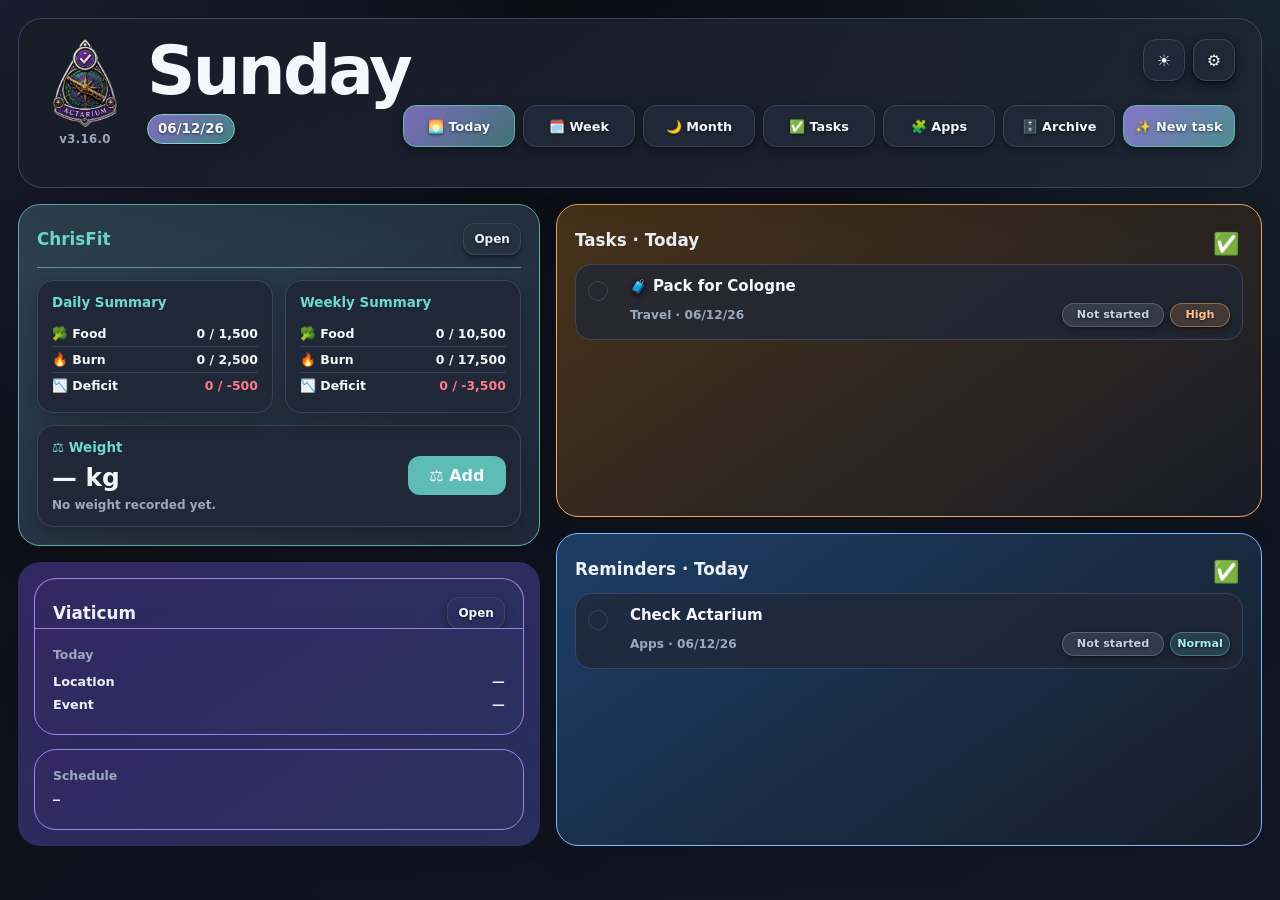
==== commit f13cf082: "Load clock and Task Mode display controls" ====
--- a/index.html
+++ b/index.html
@@ -14,7 +14,10 @@
   <link rel="stylesheet" href="css/chrisfit-card.css?v=1.0.0" />
   <link rel="stylesheet" href="css/viaticum-card.css?v=1.1.2" />
   <link rel="stylesheet" href="css/shopping-list.css?v=3.16.0" />
-  <link rel="stylesheet" href="css/task-mode.css?v=1.0.0" />
+  <link rel="stylesheet" href="css/task-mode.css?v=1.1.0" />
+  <link rel="stylesheet" href="css/task-mode-refine.css?v=1.0.0" />
+  <link rel="stylesheet" href="css/task-mode-enhancements.css?v=1.0.0" />
+  <link rel="stylesheet" href="css/time-control.css?v=1.0.0" />
 </head>
 <body>
   <div id="app"></div>
@@ -23,7 +26,9 @@
     window.ACTARIUM_REMINDER_API = window.ACTARIUM_API;
   </script>
   <script type="module" src="js/app.js?v=3.16.10"></script>
-  <script type="module" src="js/task-mode.js?v=1.0.0"></script>
+  <script type="module" src="js/task-mode.js?v=1.1.0"></script>
+  <script type="module" src="js/task-mode-enhancements.js?v=1.0.0"></script>
+  <script type="module" src="js/time-control.js?v=1.0.0"></script>
   <script type="module" src="js/chrisfit-card.js?v=1.0.1"></script>
   <script type="module" src="js/viaticum-card.js?v=1.0.4"></script>
   <script src="js/shopping-list.js?v=3.16.0"></script>
--- a/css/task-mode.css
+++ b/css/task-mode.css
@@ -1 +1 @@
-.actarium-shell.task-mode-active>.actarium-desktop,.actarium-shell.task-mode-active>.actarium-mobile{display:none}.actarium-task-mode{display:grid;gap:18px;margin-top:16px}.actarium-task-mode-bar{display:flex;align-items:center;justify-content:space-between;gap:16px;padding:18px;border:1px solid var(--a-line);border-radius:22px;background:var(--a-card);box-shadow:0 12px 40px rgba(0,0,0,.08)}.actarium-task-mode-intro{display:grid;gap:4px}.actarium-task-mode-intro h1{margin:0;font-size:1.18rem}.actarium-task-mode-intro p{margin:0;color:var(--a-muted);font-size:.84rem;font-weight:700}.actarium-task-mode-actions,.actarium-quick-add-actions{display:flex;align-items:center;justify-content:flex-end;gap:9px;flex-wrap:wrap}.actarium-task-mode-primary,.actarium-task-mode-secondary,.actarium-task-mode-done{min-height:40px;padding:0 13px;border:1px solid var(--a-line);border-radius:12px;color:var(--a-text);font:inherit;font-size:.82rem;font-weight:900;cursor:pointer}.actarium-task-mode-primary{border-color:color-mix(in srgb,var(--a-teal) 78%,var(--a-line));background:linear-gradient(135deg,rgba(156,133,233,.83),rgba(110,217,208,.58))}.actarium-task-mode-secondary{background:var(--a-soft)}.actarium-task-mode-primary:disabled,.actarium-task-mode-secondary:disabled{cursor:wait;opacity:.55}.actarium-task-mode-section{display:grid;gap:10px}.actarium-task-mode-section-head{display:flex;align-items:center;gap:9px}.actarium-task-mode-section-head h2{margin:0;font-size:1.03rem}.actarium-task-mode-count{display:inline-grid;min-width:24px;height:24px;place-items:center;padding:0 6px;border:1px solid var(--a-line);border-radius:999px;background:var(--a-soft);color:var(--a-muted);font-size:.73rem;font-weight:900}.actarium-task-mode-grid{display:grid;grid-template-columns:repeat(auto-fill,minmax(220px,1fr));gap:12px}.actarium-task-mode-card{display:grid;align-content:space-between;gap:13px;min-height:142px;padding:15px;border:2px solid var(--a-line);border-radius:18px;background:var(--a-card);box-shadow:0 10px 30px rgba(0,0,0,.07)}.actarium-task-mode-card.overdue{border-color:var(--a-red)}.actarium-task-mode-card.today{border-color:var(--a-orange)}.actarium-task-mode-card.open{border-color:var(--a-blue)}.actarium-task-mode-card.completed{border-color:color-mix(in srgb,var(--a-muted) 60%,var(--a-line));background:color-mix(in srgb,var(--a-soft) 64%,transparent);filter:grayscale(.85);opacity:.25}.actarium-task-mode-card-top{display:flex;align-items:flex-start;justify-content:space-between;gap:10px}.actarium-task-mode-title{display:flex;align-items:flex-start;gap:7px;margin:0;font-size:.92rem;line-height:1.32}.actarium-task-mode-emoji{display:inline-flex;flex:0 0 auto}.actarium-task-mode-type{display:inline-flex;flex:0 0 auto;min-height:22px;align-items:center;padding:0 7px;border:1px solid var(--a-line);border-radius:999px;color:var(--a-muted);font-size:.64rem;font-weight:900;white-space:nowrap}.actarium-task-mode-meta{display:grid;gap:4px;color:var(--a-muted);font-size:.73rem;font-weight:750}.actarium-task-mode-foot{display:flex;align-items:center;gap:6px;flex-wrap:wrap}.actarium-task-mode-pill{display:inline-flex;min-height:22px;align-items:center;padding:0 7px;border:1px solid var(--a-line);border-radius:999px;background:var(--a-soft);color:var(--a-muted);font-size:.64rem;font-weight:900}.actarium-task-mode-done{min-height:29px;margin-left:auto;padding:0 9px;border-color:rgba(121,213,154,.55);background:rgba(121,213,154,.16);font-size:.68rem}.actarium-task-mode-empty{margin:0;padding:14px;border:1px dashed var(--a-line);border-radius:14px;color:var(--a-muted);font-size:.8rem;font-weight:750}.actarium-task-mode-divider{width:100%;height:1px;margin:3px 0;border:0;background:var(--a-line)}.actarium-task-mode-message{margin:0;padding:11px 13px;border:1px solid var(--a-line);border-radius:13px;background:var(--a-soft);font-size:.82rem;font-weight:800}.actarium-task-mode-message.error,.actarium-quick-add-message.error{border-color:rgba(239,125,136,.6);color:#ffb0b8}.actarium-quick-add-backdrop{position:fixed;inset:0;z-index:1100;display:grid;place-items:center;padding:18px;background:rgba(4,6,11,.74);backdrop-filter:blur(7px)}.actarium-quick-add{width:min(760px,100%);max-height:88vh;overflow:auto;border:1px solid var(--a-line);border-radius:24px;background:var(--a-card);box-shadow:0 30px 90px rgba(0,0,0,.55)}.actarium-quick-add-head{position:sticky;top:0;z-index:1;display:flex;align-items:center;justify-content:space-between;gap:12px;padding:17px 19px;border-bottom:1px solid var(--a-line);background:var(--a-card)}.actarium-quick-add-head h2{margin:0;font-size:1.1rem}.actarium-quick-add-close{width:36px;height:36px;border:1px solid var(--a-line);border-radius:50%;background:var(--a-soft);color:var(--a-text);font-size:1rem;cursor:pointer}.actarium-quick-add-body{display:grid;gap:15px;padding:18px}.actarium-quick-add-dates{display:grid;grid-template-columns:repeat(3,minmax(0,1fr));gap:11px}.actarium-quick-add-field{display:grid;gap:6px}.actarium-quick-add-field span{color:var(--a-muted);font-size:.74rem;font-weight:850}.actarium-quick-add-field input,.actarium-quick-add-body textarea,.actarium-quick-add-pill input{box-sizing:border-box;width:100%;min-height:42px;padding:9px 10px;border:1px solid var(--a-line);border-radius:12px;background:var(--a-soft);color:var(--a-text);font:inherit}.actarium-quick-add-body textarea{min-height:220px;resize:vertical}.actarium-quick-add-guide,.actarium-quick-add-message{margin:0;color:var(--a-muted);font-size:.82rem;font-weight:750;line-height:1.45}.actarium-quick-add-drafts{display:grid;gap:8px}.actarium-quick-add-pill{display:grid;grid-template-columns:18px minmax(0,1fr);align-items:center;gap:7px;padding:6px 9px;border:1px solid var(--a-line);border-radius:13px;background:color-mix(in srgb,var(--a-soft) 64%,transparent)}.actarium-quick-add-pill span{color:var(--a-teal);font-weight:900}.actarium-quick-add-pill input{min-height:34px;padding:6px 8px;border:0;border-radius:8px;background:transparent}.actarium-quick-add-pill input:focus{outline:1px solid var(--a-teal)}@media(max-width:900px){.actarium-task-mode{gap:12px;margin-top:12px}.actarium-task-mode-bar{align-items:flex-start;flex-direction:column;padding:15px;border-radius:18px}.actarium-task-mode-actions{width:100%;justify-content:stretch}.actarium-task-mode-actions button{flex:1 1 auto}.actarium-task-mode-grid{grid-template-columns:1fr;gap:9px}.actarium-task-mode-card{min-height:0;padding:13px;border-radius:15px}.actarium-quick-add-dates{grid-template-columns:1fr}.actarium-quick-add-backdrop{padding:10px}.actarium-quick-add{border-radius:18px}.actarium-quick-add-body{padding:14px}}+.actarium-shell.task-mode-active>.actarium-desktop,.actarium-shell.task-mode-active>.actarium-mobile{display:none}.actarium-task-mode{display:grid;gap:16px;margin-top:16px}.actarium-task-mode-bar{display:flex;align-items:center;justify-content:space-between;gap:16px;padding:16px 18px;border:1px solid var(--a-line);border-radius:22px;background:var(--a-card);box-shadow:0 12px 40px rgba(0,0,0,.08)}.actarium-task-mode-intro{display:grid;gap:3px}.actarium-task-mode-intro strong{font-size:1rem}.actarium-task-mode-intro span{color:var(--a-muted);font-size:.8rem;font-weight:750}.actarium-task-mode-actions,.actarium-quick-add-actions,.actarium-task-preview-actions{display:flex;align-items:center;justify-content:flex-end;gap:8px;flex-wrap:wrap}.actarium-task-mode-view,.actarium-task-mode-primary,.actarium-task-mode-secondary,.actarium-task-mode-done{min-height:38px;padding:0 12px;border:1px solid var(--a-line);border-radius:12px;color:var(--a-text);font:inherit;font-size:.78rem;font-weight:900;cursor:pointer}.actarium-task-mode-view,.actarium-task-mode-secondary{background:var(--a-soft)}.actarium-task-mode-view.active{border-color:color-mix(in srgb,var(--a-teal) 78%,var(--a-line));background:linear-gradient(135deg,rgba(156,133,233,.72),rgba(110,217,208,.44))}.actarium-task-mode-primary{border-color:color-mix(in srgb,var(--a-teal) 78%,var(--a-line));background:linear-gradient(135deg,rgba(156,133,233,.83),rgba(110,217,208,.58))}.actarium-task-mode-primary:disabled,.actarium-task-mode-secondary:disabled,.actarium-task-mode-done:disabled{cursor:wait;opacity:.55}.actarium-task-mode-message{margin:0;padding:11px 13px;border:1px solid var(--a-line);border-radius:13px;background:var(--a-soft);font-size:.82rem;font-weight:800}.actarium-task-mode-message.error,.actarium-quick-add-message.error{border-color:rgba(239,125,136,.6);color:#ffb0b8}.actarium-task-mode-items{display:grid;gap:12px}.actarium-task-mode-items.view-thumbnail{grid-template-columns:repeat(auto-fill,minmax(220px,1fr))}.actarium-task-mode-items.view-preview{grid-template-columns:repeat(auto-fill,minmax(390px,1fr));gap:16px}.actarium-task-mode-items.view-list{grid-template-columns:repeat(2,minmax(0,1fr));gap:9px}.actarium-task-mode-card{display:grid;align-content:space-between;gap:13px;min-height:142px;padding:15px;border:2px solid var(--a-line);border-radius:18px;background:var(--a-card);box-shadow:0 10px 30px rgba(0,0,0,.07);cursor:pointer;transition:transform .14s ease,border-color .14s ease}.actarium-task-mode-card:hover{transform:translateY(-2px)}.actarium-task-mode-card.overdue,.actarium-task-mode-list-row.overdue{border-color:var(--a-red)}.actarium-task-mode-card.today,.actarium-task-mode-list-row.today{border-color:var(--a-orange)}.actarium-task-mode-card.open,.actarium-task-mode-list-row.open{border-color:var(--a-blue)}.actarium-task-mode-card.completed,.actarium-task-mode-list-row.completed{border-color:color-mix(in srgb,var(--a-muted) 60%,var(--a-line));background:color-mix(in srgb,var(--a-soft) 64%,transparent);filter:grayscale(.85);opacity:.25}.actarium-task-mode-card.preview{min-height:260px;padding:20px}.actarium-task-mode-card-top{display:flex;align-items:flex-start;justify-content:space-between;gap:10px}.actarium-task-mode-title{display:flex;align-items:flex-start;gap:7px;margin:0;font-size:.92rem;line-height:1.32}.actarium-task-mode-card.preview .actarium-task-mode-title{font-size:1.16rem}.actarium-task-mode-emoji{display:inline-flex;flex:0 0 auto}.actarium-task-mode-type{display:inline-flex;flex:0 0 auto;min-height:22px;align-items:center;padding:0 7px;border:1px solid var(--a-line);border-radius:999px;color:var(--a-muted);font-size:.64rem;font-weight:900;white-space:nowrap}.actarium-task-mode-meta{display:grid;gap:4px;color:var(--a-muted);font-size:.73rem;font-weight:750}.actarium-task-mode-card.preview .actarium-task-mode-meta{gap:7px;font-size:.83rem}.actarium-task-mode-notes{margin:0;color:var(--a-text);font-size:.83rem;line-height:1.45;white-space:pre-wrap}.actarium-task-mode-link{overflow:hidden;color:var(--a-teal);font-size:.78rem;font-weight:800;text-overflow:ellipsis;white-space:nowrap}.actarium-task-mode-foot{display:flex;align-items:center;gap:6px;flex-wrap:wrap}.actarium-task-mode-pill{display:inline-flex;min-height:22px;align-items:center;padding:0 7px;border:1px solid var(--a-line);border-radius:999px;background:var(--a-soft);color:var(--a-muted);font-size:.64rem;font-weight:900}.actarium-task-mode-done{min-height:30px;margin-left:auto;padding:0 9px;border-color:rgba(121,213,154,.55);background:rgba(121,213,154,.16);font-size:.68rem}.actarium-task-mode-list-row{display:grid;grid-template-columns:minmax(0,1fr) auto;align-items:center;gap:12px;padding:11px 12px;border:1px solid var(--a-line);border-left-width:3px;border-radius:14px;background:var(--a-card);cursor:pointer}.actarium-task-mode-list-title{margin:0;font-size:.84rem;line-height:1.3}.actarium-task-mode-list-meta{margin-top:4px;color:var(--a-muted);font-size:.72rem;font-weight:750}.actarium-task-mode-list-right{display:flex;align-items:center;gap:6px;flex-wrap:wrap;justify-content:flex-end}.actarium-task-preview-backdrop,.actarium-quick-add-backdrop{position:fixed;inset:0;z-index:1100;display:grid;place-items:center;padding:18px;background:rgba(4,6,11,.74);backdrop-filter:blur(7px)}.actarium-task-preview,.actarium-quick-add{width:min(760px,100%);max-height:88vh;overflow:auto;border:1px solid var(--a-line);border-radius:24px;background:var(--a-card);box-shadow:0 30px 90px rgba(0,0,0,.55)}.actarium-task-preview-head,.actarium-quick-add-head{position:sticky;top:0;z-index:1;display:flex;align-items:center;justify-content:space-between;gap:12px;padding:17px 19px;border-bottom:1px solid var(--a-line);background:var(--a-card)}.actarium-task-preview-head h2,.actarium-quick-add-head h2{margin:0;font-size:1.1rem}.actarium-task-preview-close,.actarium-quick-add-close{width:36px;height:36px;border:1px solid var(--a-line);border-radius:50%;background:var(--a-soft);color:var(--a-text);font-size:1rem;cursor:pointer}.actarium-task-preview-body,.actarium-quick-add-body{display:grid;gap:15px;padding:18px}.actarium-task-preview-card{display:grid;gap:15px;padding:18px;border:2px solid var(--a-line);border-radius:20px;background:var(--a-card)}.actarium-task-preview-card.overdue{border-color:var(--a-red)}.actarium-task-preview-card.today{border-color:var(--a-orange)}.actarium-task-preview-card.open{border-color:var(--a-blue)}.actarium-task-preview-card.completed{border-color:color-mix(in srgb,var(--a-muted) 60%,var(--a-line));filter:grayscale(.85);opacity:.5}.actarium-task-preview-title{display:flex;align-items:flex-start;justify-content:space-between;gap:10px}.actarium-task-preview-title h3{display:flex;gap:8px;margin:0;font-size:1.22rem;line-height:1.3}.actarium-task-detail-grid{display:grid;grid-template-columns:repeat(2,minmax(0,1fr));gap:9px}.actarium-task-detail{display:grid;gap:3px;padding:10px;border:1px solid var(--a-line);border-radius:13px;background:var(--a-soft)}.actarium-task-detail span{color:var(--a-muted);font-size:.68rem;font-weight:850;text-transform:uppercase;letter-spacing:.04em}.actarium-task-detail strong{font-size:.82rem;line-height:1.3}.actarium-task-preview-notes{display:grid;gap:7px}.actarium-task-preview-notes h4{margin:0;color:var(--a-muted);font-size:.72rem;text-transform:uppercase;letter-spacing:.04em}.actarium-task-preview-notes p{margin:0;white-space:pre-wrap;font-size:.86rem;line-height:1.48}.actarium-task-preview-link{color:var(--a-teal);font-size:.82rem;font-weight:850;overflow-wrap:anywhere}.actarium-task-preview-edit{min-height:38px;padding:0 12px;border:1px solid var(--a-line);border-radius:12px;background:var(--a-soft);color:var(--a-text);font:inherit;font-size:.8rem;font-weight:900;cursor:pointer}.actarium-quick-add-dates{display:grid;grid-template-columns:repeat(3,minmax(0,1fr));gap:11px}.actarium-quick-add-field{display:grid;gap:6px}.actarium-quick-add-field span{color:var(--a-muted);font-size:.74rem;font-weight:850}.actarium-quick-add-field input,.actarium-quick-add-body textarea,.actarium-quick-add-pill input{box-sizing:border-box;width:100%;min-height:42px;padding:9px 10px;border:1px solid var(--a-line);border-radius:12px;background:var(--a-soft);color:var(--a-text);font:inherit}.actarium-quick-add-body textarea{min-height:220px;resize:vertical}.actarium-quick-add-guide,.actarium-quick-add-message{margin:0;color:var(--a-muted);font-size:.82rem;font-weight:750;line-height:1.45}.actarium-quick-add-drafts{display:grid;gap:8px}.actarium-quick-add-pill{display:grid;grid-template-columns:18px minmax(0,1fr);align-items:center;gap:7px;padding:6px 9px;border:1px solid var(--a-line);border-radius:13px;background:color-mix(in srgb,var(--a-soft) 64%,transparent)}.actarium-quick-add-pill span{color:var(--a-teal);font-weight:900}.actarium-quick-add-pill input{min-height:34px;padding:6px 8px;border:0;border-radius:8px;background:transparent}.actarium-quick-add-pill input:focus{outline:1px solid var(--a-teal)}@media(max-width:900px){.actarium-task-mode{gap:12px;margin-top:12px}.actarium-task-mode-bar{align-items:flex-start;flex-direction:column;padding:15px;border-radius:18px}.actarium-task-mode-actions{width:100%;justify-content:stretch}.actarium-task-mode-actions button{flex:1 1 auto}.actarium-task-mode-items.view-thumbnail,.actarium-task-mode-items.view-preview,.actarium-task-mode-items.view-list{grid-template-columns:1fr;gap:9px}.actarium-task-mode-card{min-height:0;padding:13px;border-radius:15px}.actarium-task-mode-card.preview{min-height:0;padding:15px}.actarium-task-preview-backdrop,.actarium-quick-add-backdrop{padding:10px}.actarium-task-preview,.actarium-quick-add{border-radius:18px}.actarium-task-preview-body,.actarium-quick-add-body{padding:14px}.actarium-task-detail-grid,.actarium-quick-add-dates{grid-template-columns:1fr}.actarium-task-mode-list-right{justify-content:flex-start}.actarium-task-mode-list-row{grid-template-columns:1fr}}
--- a/css/task-mode-refine.css
+++ b/css/task-mode-refine.css
@@ -0,0 +1 @@
+.actarium-quick-add-select{box-sizing:border-box;width:100%;min-height:42px;padding:9px 10px;border:1px solid var(--a-line);border-radius:12px;background:var(--a-soft);color:var(--a-text);font:inherit}.actarium-task-preview .actarium-quick-add-field textarea{min-height:110px;resize:vertical}
--- a/css/task-mode-enhancements.css
+++ b/css/task-mode-enhancements.css
@@ -0,0 +1 @@
+.actarium-task-mode-settings{min-height:38px;padding:0 12px;border:1px solid var(--a-line);border-radius:12px;background:var(--a-soft);color:var(--a-text);font:inherit;font-size:.78rem;font-weight:900;cursor:pointer}.actarium-task-mode-items.view-thumbnail.task-grid-columns-1{grid-template-columns:repeat(1,minmax(0,1fr))}.actarium-task-mode-items.view-thumbnail.task-grid-columns-2{grid-template-columns:repeat(2,minmax(0,1fr))}.actarium-task-mode-items.view-thumbnail.task-grid-columns-3{grid-template-columns:repeat(3,minmax(0,1fr))}.actarium-task-mode-items.view-thumbnail.task-grid-columns-4{grid-template-columns:repeat(4,minmax(0,1fr))}.actarium-task-mode-items.view-thumbnail.task-grid-columns-5{grid-template-columns:repeat(5,minmax(0,1fr))}.actarium-task-mode-items.view-thumbnail.task-grid-columns-6{grid-template-columns:repeat(6,minmax(0,1fr))}.actarium-task-mode-card.urgent-glow,.actarium-task-preview-card.urgent-glow{border-color:var(--a-red);animation:actariumUrgentGlow 1.55s ease-in-out infinite}.actarium-task-mode-list-row.urgent-glow{border-color:var(--a-red);box-shadow:0 0 0 1px rgba(239,125,136,.28),0 0 18px rgba(239,125,136,.28);animation:actariumUrgentGlow 1.55s ease-in-out infinite}.actarium-task-settings-backdrop{position:fixed;inset:0;z-index:1200;display:grid;place-items:center;padding:18px;background:rgba(4,6,11,.74);backdrop-filter:blur(7px)}.actarium-task-settings{width:min(500px,100%);border:1px solid var(--a-line);border-radius:22px;background:var(--a-card);box-shadow:0 30px 90px rgba(0,0,0,.55)}.actarium-task-settings-head{display:flex;align-items:center;justify-content:space-between;gap:12px;padding:17px 19px;border-bottom:1px solid var(--a-line)}.actarium-task-settings-head h2{margin:0;font-size:1.08rem}.actarium-task-settings-close{width:36px;height:36px;border:1px solid var(--a-line);border-radius:50%;background:var(--a-soft);color:var(--a-text);font-size:1rem;cursor:pointer}.actarium-task-settings-body{display:grid;gap:13px;padding:18px}.actarium-task-settings-body p{margin:0;color:var(--a-muted);font-size:.82rem;line-height:1.45;font-weight:750}.actarium-task-settings-field{display:grid;gap:6px}.actarium-task-settings-field span{color:var(--a-muted);font-size:.74rem;font-weight:850}.actarium-task-settings-field select{box-sizing:border-box;width:100%;min-height:42px;padding:9px 10px;border:1px solid var(--a-line);border-radius:12px;background:var(--a-soft);color:var(--a-text);font:inherit}.actarium-task-settings-actions{display:flex;justify-content:flex-end;gap:9px;flex-wrap:wrap}.actarium-task-settings-actions button{min-height:40px;padding:0 13px;border:1px solid var(--a-line);border-radius:12px;background:var(--a-soft);color:var(--a-text);font:inherit;font-weight:900;cursor:pointer}.actarium-task-settings-actions .primary{border-color:color-mix(in srgb,var(--a-teal) 78%,var(--a-line));background:linear-gradient(135deg,rgba(156,133,233,.8),rgba(110,217,208,.54))}@keyframes actariumUrgentGlow{0%,100%{box-shadow:0 0 0 1px rgba(239,125,136,.22),0 0 10px rgba(239,125,136,.20)}50%{box-shadow:0 0 0 2px rgba(255,153,165,.75),0 0 28px rgba(239,125,136,.72)}}@media(prefers-reduced-motion:reduce){.actarium-task-mode-card.urgent-glow,.actarium-task-preview-card.urgent-glow,.actarium-task-mode-list-row.urgent-glow{animation:none}}@media(max-width:900px){.actarium-task-mode-items.view-thumbnail.task-grid-columns-1,.actarium-task-mode-items.view-thumbnail.task-grid-columns-2,.actarium-task-mode-items.view-thumbnail.task-grid-columns-3,.actarium-task-mode-items.view-thumbnail.task-grid-columns-4,.actarium-task-mode-items.view-thumbnail.task-grid-columns-5,.actarium-task-mode-items.view-thumbnail.task-grid-columns-6{grid-template-columns:1fr}.actarium-task-settings-backdrop{padding:10px}.actarium-task-settings{border-radius:18px}}
--- a/css/time-control.css
+++ b/css/time-control.css
@@ -0,0 +1 @@
+.actarium-clock-toggle{position:relative}.actarium-clock-toggle.is-active{border-color:color-mix(in srgb,var(--a-teal) 78%,var(--a-line))!important;background:linear-gradient(135deg,rgba(156,133,233,.72),rgba(110,217,208,.44))!important}.actarium-time-display{display:inline-flex;align-items:center;justify-content:center;min-height:28px;padding:0 10px;border:1px solid color-mix(in srgb,var(--a-teal) 55%,var(--a-line));border-radius:999px;background:color-mix(in srgb,var(--a-soft) 88%,transparent);color:var(--a-text);font-size:.8rem;font-weight:900;font-variant-numeric:tabular-nums;letter-spacing:.04em;white-space:nowrap}.actarium-time-right{display:flex;align-items:center;justify-content:flex-end;gap:8px}.actarium-time-below-date{display:flex;margin-top:6px}.actarium-time-before-nav{margin-right:auto}.actarium-time-settings{display:grid;gap:10px;padding:14px;border:1px solid var(--a-line);border-radius:16px;background:color-mix(in srgb,var(--a-soft) 54%,transparent)}.actarium-time-settings h3{margin:0;font-size:.94rem}.actarium-time-settings p{margin:0;color:var(--a-muted);font-size:.79rem;line-height:1.42;font-weight:700}.actarium-time-settings label{display:grid;gap:6px}.actarium-time-settings label span{color:var(--a-muted);font-size:.74rem;font-weight:850}.actarium-time-settings select{box-sizing:border-box;width:100%;min-height:42px;padding:9px 10px;border:1px solid var(--a-line);border-radius:12px;background:var(--a-soft);color:var(--a-text);font:inherit}@media(max-width:900px){.actarium-time-right{justify-content:flex-start}.actarium-time-display{min-height:26px;font-size:.73rem}.actarium-time-before-nav{margin-right:0}}
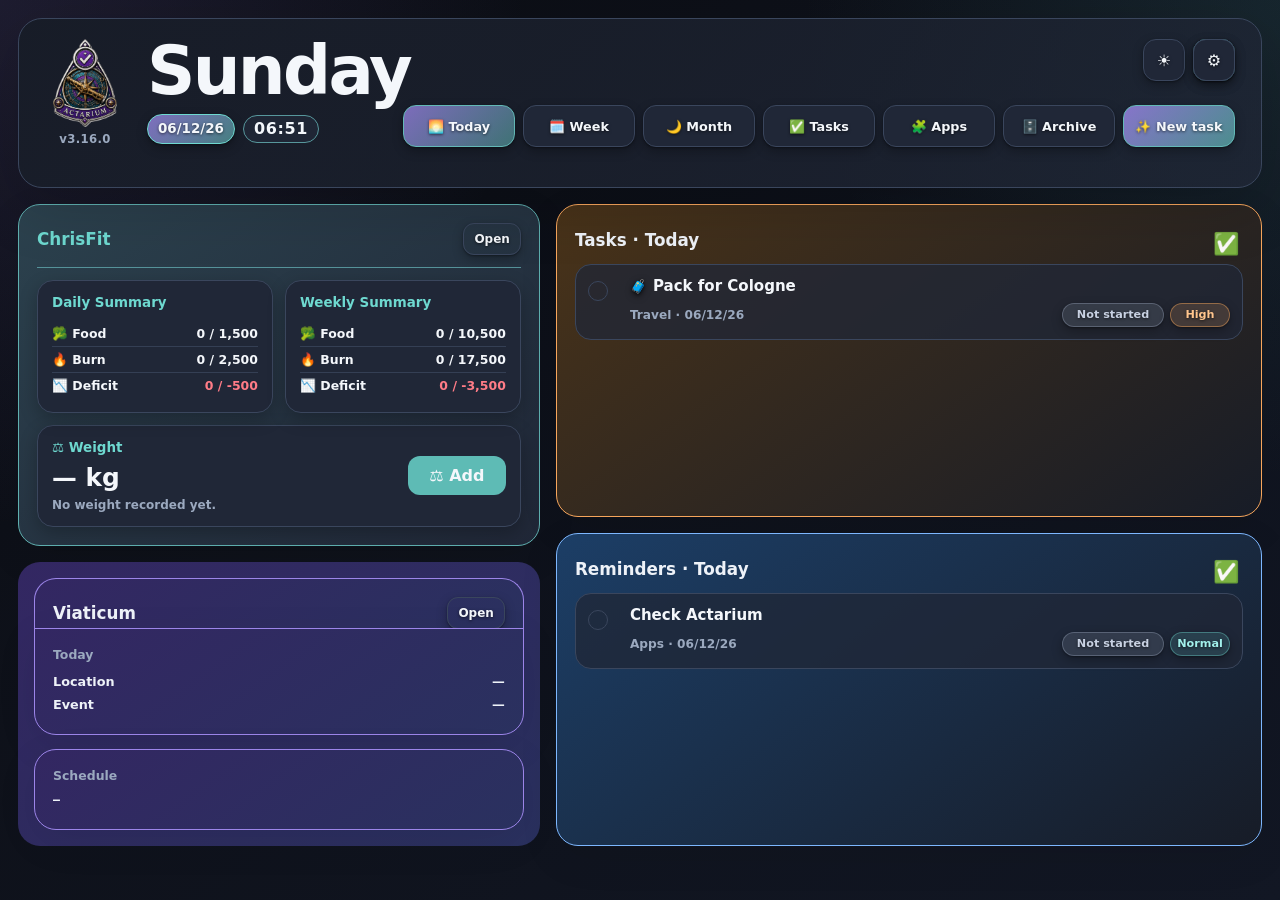
==== commit 4b66c020: "Refresh clock and task attention assets" ====
--- a/index.html
+++ b/index.html
@@ -16,8 +16,8 @@
   <link rel="stylesheet" href="css/shopping-list.css?v=3.16.0" />
   <link rel="stylesheet" href="css/task-mode.css?v=1.1.0" />
   <link rel="stylesheet" href="css/task-mode-refine.css?v=1.0.0" />
-  <link rel="stylesheet" href="css/task-mode-enhancements.css?v=1.0.0" />
-  <link rel="stylesheet" href="css/time-control.css?v=1.0.0" />
+  <link rel="stylesheet" href="css/task-mode-enhancements.css?v=1.1.0" />
+  <link rel="stylesheet" href="css/time-control.css?v=1.1.0" />
 </head>
 <body>
   <div id="app"></div>
@@ -27,8 +27,8 @@
   </script>
   <script type="module" src="js/app.js?v=3.16.10"></script>
   <script type="module" src="js/task-mode.js?v=1.1.0"></script>
-  <script type="module" src="js/task-mode-enhancements.js?v=1.0.0"></script>
-  <script type="module" src="js/time-control.js?v=1.0.0"></script>
+  <script type="module" src="js/task-mode-enhancements.js?v=1.1.0"></script>
+  <script type="module" src="js/time-control.js?v=1.2.0"></script>
   <script type="module" src="js/chrisfit-card.js?v=1.0.1"></script>
   <script type="module" src="js/viaticum-card.js?v=1.0.4"></script>
   <script src="js/shopping-list.js?v=3.16.0"></script>
--- a/css/task-mode-enhancements.css
+++ b/css/task-mode-enhancements.css
@@ -1 +1 @@
-.actarium-task-mode-settings{min-height:38px;padding:0 12px;border:1px solid var(--a-line);border-radius:12px;background:var(--a-soft);color:var(--a-text);font:inherit;font-size:.78rem;font-weight:900;cursor:pointer}.actarium-task-mode-items.view-thumbnail.task-grid-columns-1{grid-template-columns:repeat(1,minmax(0,1fr))}.actarium-task-mode-items.view-thumbnail.task-grid-columns-2{grid-template-columns:repeat(2,minmax(0,1fr))}.actarium-task-mode-items.view-thumbnail.task-grid-columns-3{grid-template-columns:repeat(3,minmax(0,1fr))}.actarium-task-mode-items.view-thumbnail.task-grid-columns-4{grid-template-columns:repeat(4,minmax(0,1fr))}.actarium-task-mode-items.view-thumbnail.task-grid-columns-5{grid-template-columns:repeat(5,minmax(0,1fr))}.actarium-task-mode-items.view-thumbnail.task-grid-columns-6{grid-template-columns:repeat(6,minmax(0,1fr))}.actarium-task-mode-card.urgent-glow,.actarium-task-preview-card.urgent-glow{border-color:var(--a-red);animation:actariumUrgentGlow 1.55s ease-in-out infinite}.actarium-task-mode-list-row.urgent-glow{border-color:var(--a-red);box-shadow:0 0 0 1px rgba(239,125,136,.28),0 0 18px rgba(239,125,136,.28);animation:actariumUrgentGlow 1.55s ease-in-out infinite}.actarium-task-settings-backdrop{position:fixed;inset:0;z-index:1200;display:grid;place-items:center;padding:18px;background:rgba(4,6,11,.74);backdrop-filter:blur(7px)}.actarium-task-settings{width:min(500px,100%);border:1px solid var(--a-line);border-radius:22px;background:var(--a-card);box-shadow:0 30px 90px rgba(0,0,0,.55)}.actarium-task-settings-head{display:flex;align-items:center;justify-content:space-between;gap:12px;padding:17px 19px;border-bottom:1px solid var(--a-line)}.actarium-task-settings-head h2{margin:0;font-size:1.08rem}.actarium-task-settings-close{width:36px;height:36px;border:1px solid var(--a-line);border-radius:50%;background:var(--a-soft);color:var(--a-text);font-size:1rem;cursor:pointer}.actarium-task-settings-body{display:grid;gap:13px;padding:18px}.actarium-task-settings-body p{margin:0;color:var(--a-muted);font-size:.82rem;line-height:1.45;font-weight:750}.actarium-task-settings-field{display:grid;gap:6px}.actarium-task-settings-field span{color:var(--a-muted);font-size:.74rem;font-weight:850}.actarium-task-settings-field select{box-sizing:border-box;width:100%;min-height:42px;padding:9px 10px;border:1px solid var(--a-line);border-radius:12px;background:var(--a-soft);color:var(--a-text);font:inherit}.actarium-task-settings-actions{display:flex;justify-content:flex-end;gap:9px;flex-wrap:wrap}.actarium-task-settings-actions button{min-height:40px;padding:0 13px;border:1px solid var(--a-line);border-radius:12px;background:var(--a-soft);color:var(--a-text);font:inherit;font-weight:900;cursor:pointer}.actarium-task-settings-actions .primary{border-color:color-mix(in srgb,var(--a-teal) 78%,var(--a-line));background:linear-gradient(135deg,rgba(156,133,233,.8),rgba(110,217,208,.54))}@keyframes actariumUrgentGlow{0%,100%{box-shadow:0 0 0 1px rgba(239,125,136,.22),0 0 10px rgba(239,125,136,.20)}50%{box-shadow:0 0 0 2px rgba(255,153,165,.75),0 0 28px rgba(239,125,136,.72)}}@media(prefers-reduced-motion:reduce){.actarium-task-mode-card.urgent-glow,.actarium-task-preview-card.urgent-glow,.actarium-task-mode-list-row.urgent-glow{animation:none}}@media(max-width:900px){.actarium-task-mode-items.view-thumbnail.task-grid-columns-1,.actarium-task-mode-items.view-thumbnail.task-grid-columns-2,.actarium-task-mode-items.view-thumbnail.task-grid-columns-3,.actarium-task-mode-items.view-thumbnail.task-grid-columns-4,.actarium-task-mode-items.view-thumbnail.task-grid-columns-5,.actarium-task-mode-items.view-thumbnail.task-grid-columns-6{grid-template-columns:1fr}.actarium-task-settings-backdrop{padding:10px}.actarium-task-settings{border-radius:18px}}+.actarium-task-mode-settings{min-height:38px;padding:0 12px;border:1px solid var(--a-line);border-radius:12px;background:var(--a-soft);color:var(--a-text);font:inherit;font-size:.78rem;font-weight:900;cursor:pointer}.actarium-task-mode-items.view-thumbnail.task-grid-columns-1{grid-template-columns:repeat(1,minmax(0,1fr))}.actarium-task-mode-items.view-thumbnail.task-grid-columns-2{grid-template-columns:repeat(2,minmax(0,1fr))}.actarium-task-mode-items.view-thumbnail.task-grid-columns-3{grid-template-columns:repeat(3,minmax(0,1fr))}.actarium-task-mode-items.view-thumbnail.task-grid-columns-4{grid-template-columns:repeat(4,minmax(0,1fr))}.actarium-task-mode-items.view-thumbnail.task-grid-columns-5{grid-template-columns:repeat(5,minmax(0,1fr))}.actarium-task-mode-items.view-thumbnail.task-grid-columns-6{grid-template-columns:repeat(6,minmax(0,1fr))}.actarium-task-mode-card.urgent-glow,.actarium-task-preview-card.urgent-glow,.actarium-task-mode-list-row.urgent-glow,.actarium-task-mode-card.overdue,.actarium-task-preview-card.overdue,.actarium-task-mode-list-row.overdue{border-color:var(--a-red);animation:actariumAttentionGlow 1.25s ease-in-out infinite}.actarium-task-mode-list-row.urgent-glow,.actarium-task-mode-list-row.overdue{box-shadow:0 0 0 1px rgba(239,125,136,.34),0 0 18px rgba(239,125,136,.32)}.actarium-task-mode-intro span.is-task-loading,.actarium-loading-toast{color:var(--a-red)!important;text-shadow:0 0 12px rgba(239,125,136,.72);animation:actariumLoadingFlash .82s ease-in-out infinite}.actarium-task-settings-backdrop{position:fixed;inset:0;z-index:1200;display:grid;place-items:center;padding:18px;background:rgba(4,6,11,.74);backdrop-filter:blur(7px)}.actarium-task-settings{width:min(500px,100%);border:1px solid var(--a-line);border-radius:22px;background:var(--a-card);box-shadow:0 30px 90px rgba(0,0,0,.55)}.actarium-task-settings-head{display:flex;align-items:center;justify-content:space-between;gap:12px;padding:17px 19px;border-bottom:1px solid var(--a-line)}.actarium-task-settings-head h2{margin:0;font-size:1.08rem}.actarium-task-settings-close{width:36px;height:36px;border:1px solid var(--a-line);border-radius:50%;background:var(--a-soft);color:var(--a-text);font-size:1rem;cursor:pointer}.actarium-task-settings-body{display:grid;gap:13px;padding:18px}.actarium-task-settings-body p{margin:0;color:var(--a-muted);font-size:.82rem;line-height:1.45;font-weight:750}.actarium-task-settings-field{display:grid;gap:6px}.actarium-task-settings-field span{color:var(--a-muted);font-size:.74rem;font-weight:850}.actarium-task-settings-field select{box-sizing:border-box;width:100%;min-height:42px;padding:9px 10px;border:1px solid var(--a-line);border-radius:12px;background:var(--a-soft);color:var(--a-text);font:inherit}.actarium-task-settings-actions{display:flex;justify-content:flex-end;gap:9px;flex-wrap:wrap}.actarium-task-settings-actions button{min-height:40px;padding:0 13px;border:1px solid var(--a-line);border-radius:12px;background:var(--a-soft);color:var(--a-text);font:inherit;font-weight:900;cursor:pointer}.actarium-task-settings-actions .primary{border-color:color-mix(in srgb,var(--a-teal) 78%,var(--a-line));background:linear-gradient(135deg,rgba(156,133,233,.8),rgba(110,217,208,.54))}@keyframes actariumAttentionGlow{0%,100%{box-shadow:0 0 0 1px rgba(239,125,136,.30),0 0 12px rgba(239,125,136,.28)}50%{box-shadow:0 0 0 2px rgba(255,165,175,.95),0 0 36px rgba(239,125,136,.92)}}@keyframes actariumLoadingFlash{0%,100%{opacity:.36}50%{opacity:1}}@media(prefers-reduced-motion:reduce){.actarium-task-mode-card.urgent-glow,.actarium-task-preview-card.urgent-glow,.actarium-task-mode-list-row.urgent-glow,.actarium-task-mode-card.overdue,.actarium-task-preview-card.overdue,.actarium-task-mode-list-row.overdue{animation:none;box-shadow:0 0 0 2px rgba(255,165,175,.82),0 0 26px rgba(239,125,136,.72)}.actarium-task-mode-intro span.is-task-loading,.actarium-loading-toast{animation:none;opacity:1}}@media(max-width:900px){.actarium-task-mode-items.view-thumbnail.task-grid-columns-1,.actarium-task-mode-items.view-thumbnail.task-grid-columns-2,.actarium-task-mode-items.view-thumbnail.task-grid-columns-3,.actarium-task-mode-items.view-thumbnail.task-grid-columns-4,.actarium-task-mode-items.view-thumbnail.task-grid-columns-5,.actarium-task-mode-items.view-thumbnail.task-grid-columns-6{grid-template-columns:1fr}.actarium-task-settings-backdrop{padding:10px}.actarium-task-settings{border-radius:18px}}
--- a/css/time-control.css
+++ b/css/time-control.css
@@ -1 +1 @@
-.actarium-clock-toggle{position:relative}.actarium-clock-toggle.is-active{border-color:color-mix(in srgb,var(--a-teal) 78%,var(--a-line))!important;background:linear-gradient(135deg,rgba(156,133,233,.72),rgba(110,217,208,.44))!important}.actarium-time-display{display:inline-flex;align-items:center;justify-content:center;min-height:28px;padding:0 10px;border:1px solid color-mix(in srgb,var(--a-teal) 55%,var(--a-line));border-radius:999px;background:color-mix(in srgb,var(--a-soft) 88%,transparent);color:var(--a-text);font-size:.8rem;font-weight:900;font-variant-numeric:tabular-nums;letter-spacing:.04em;white-space:nowrap}.actarium-time-right{display:flex;align-items:center;justify-content:flex-end;gap:8px}.actarium-time-below-date{display:flex;margin-top:6px}.actarium-time-before-nav{margin-right:auto}.actarium-time-settings{display:grid;gap:10px;padding:14px;border:1px solid var(--a-line);border-radius:16px;background:color-mix(in srgb,var(--a-soft) 54%,transparent)}.actarium-time-settings h3{margin:0;font-size:.94rem}.actarium-time-settings p{margin:0;color:var(--a-muted);font-size:.79rem;line-height:1.42;font-weight:700}.actarium-time-settings label{display:grid;gap:6px}.actarium-time-settings label span{color:var(--a-muted);font-size:.74rem;font-weight:850}.actarium-time-settings select{box-sizing:border-box;width:100%;min-height:42px;padding:9px 10px;border:1px solid var(--a-line);border-radius:12px;background:var(--a-soft);color:var(--a-text);font:inherit}@media(max-width:900px){.actarium-time-right{justify-content:flex-start}.actarium-time-display{min-height:26px;font-size:.73rem}.actarium-time-before-nav{margin-right:0}}+.actarium-clock-toggle{position:relative}.actarium-clock-toggle.is-active{border-color:color-mix(in srgb,var(--a-teal) 78%,var(--a-line))!important;background:linear-gradient(135deg,rgba(156,133,233,.72),rgba(110,217,208,.44))!important}.actarium-time-display{display:inline-flex;align-items:center;justify-content:center;min-height:28px;padding:0 10px;border:1px solid color-mix(in srgb,var(--a-teal) 55%,var(--a-line));border-radius:999px;background:color-mix(in srgb,var(--a-soft) 88%,transparent);color:var(--a-text);font-size:.96rem;font-weight:900;font-variant-numeric:tabular-nums;letter-spacing:.04em;line-height:1;white-space:nowrap}.actarium-time-colon{display:inline-block;min-width:.35em;text-align:center;animation:actariumClockColonFlash 1s step-end infinite}.actarium-time-right{display:flex;align-items:center;justify-content:flex-end;gap:8px}.actarium-time-below-date{display:flex;margin-top:6px}.actarium-time-before-nav{margin-right:auto}.actarium-time-settings{display:grid;gap:10px;padding:14px;border:1px solid var(--a-line);border-radius:16px;background:color-mix(in srgb,var(--a-soft) 54%,transparent)}.actarium-time-settings h3{margin:0;font-size:.94rem}.actarium-time-settings p{margin:0;color:var(--a-muted);font-size:.79rem;line-height:1.42;font-weight:700}.actarium-time-settings label{display:grid;gap:6px}.actarium-time-settings label span{display:flex;justify-content:space-between;gap:10px;color:var(--a-muted);font-size:.74rem;font-weight:850}.actarium-time-settings output{color:var(--a-text);font-variant-numeric:tabular-nums}.actarium-time-settings select,.actarium-time-settings input[type="range"]{box-sizing:border-box;width:100%;min-height:42px;padding:9px 10px;border:1px solid var(--a-line);border-radius:12px;background:var(--a-soft);color:var(--a-text);font:inherit}.actarium-time-settings input[type="range"]{min-height:auto;padding:0;accent-color:var(--a-teal)}.actarium-time-scale-note{display:flex;justify-content:space-between;color:var(--a-muted);font-size:.68rem;font-weight:800}@keyframes actariumClockColonFlash{0%,49%{opacity:1}50%,100%{opacity:.16}}@media(prefers-reduced-motion:reduce){.actarium-time-colon{animation:none;opacity:1}}@media(max-width:900px){.actarium-time-right{justify-content:flex-start}.actarium-time-display{min-height:26px}.actarium-time-before-nav{margin-right:0}}
